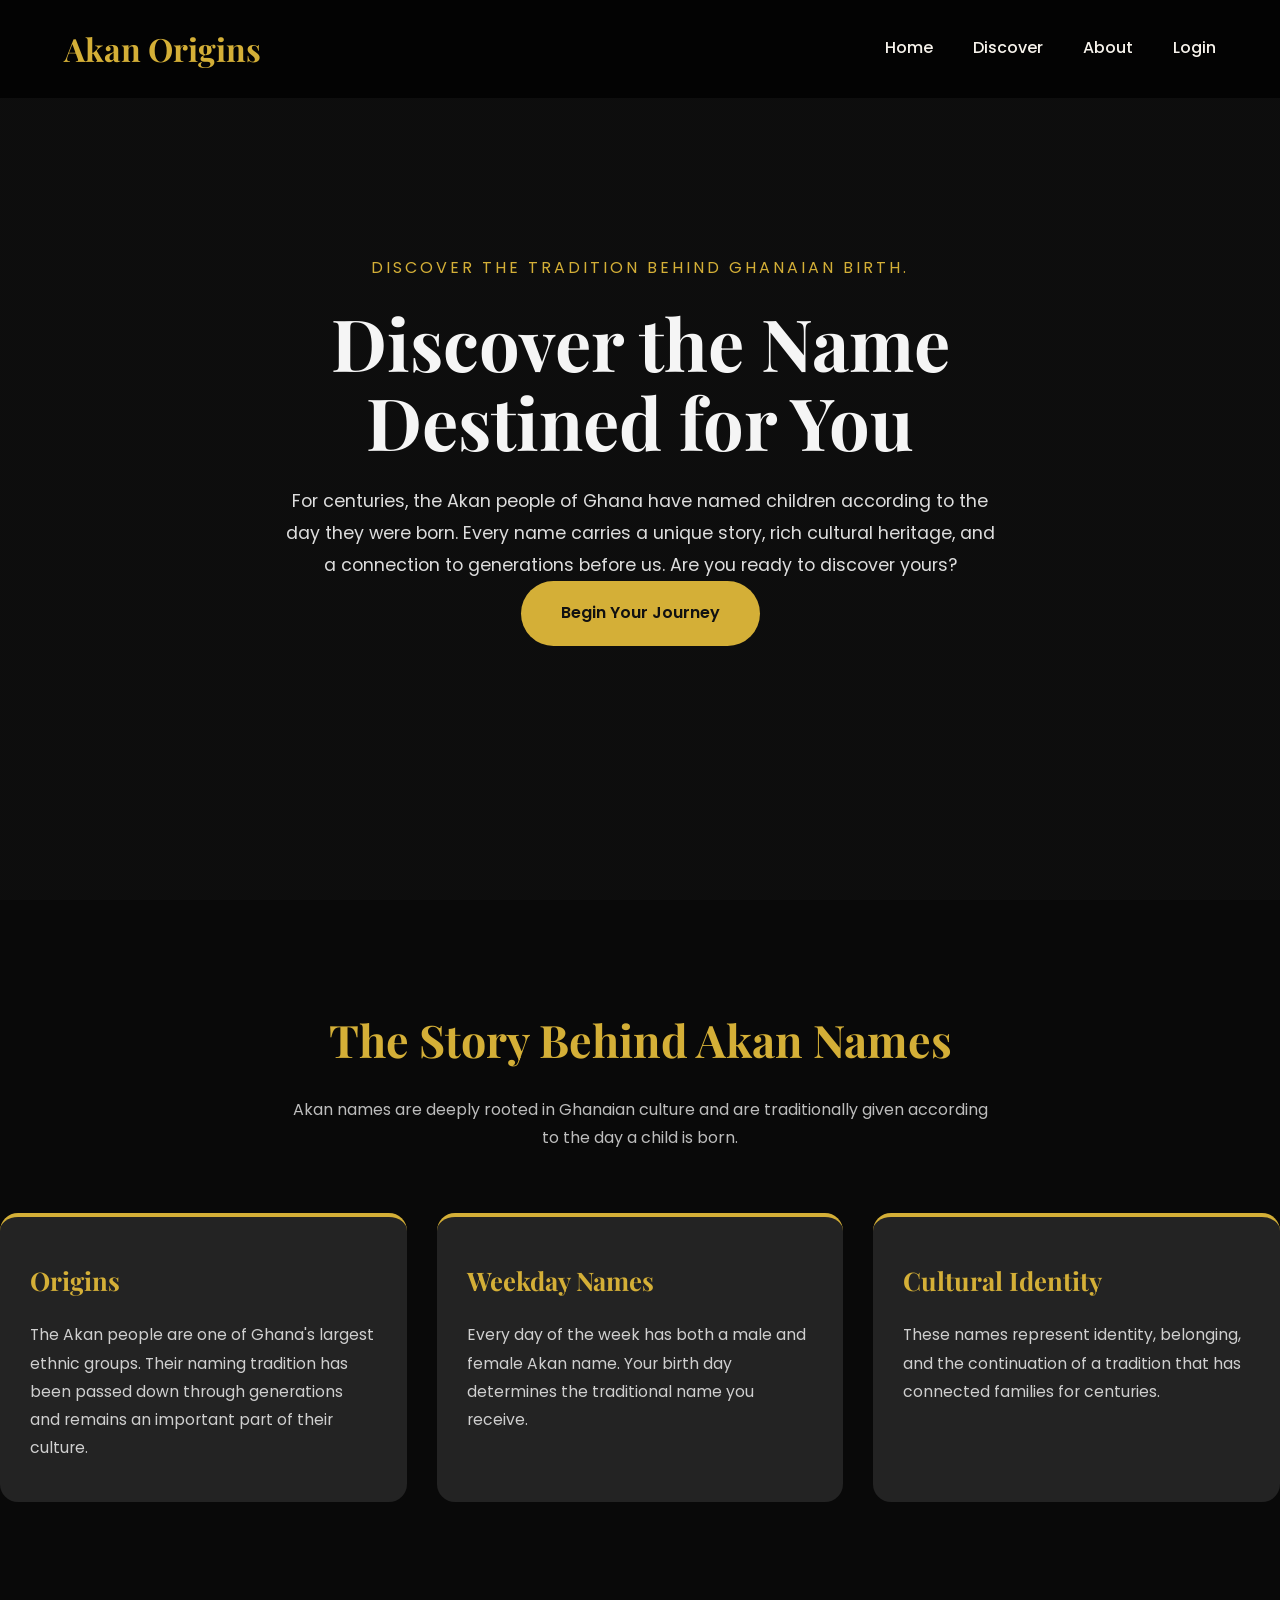
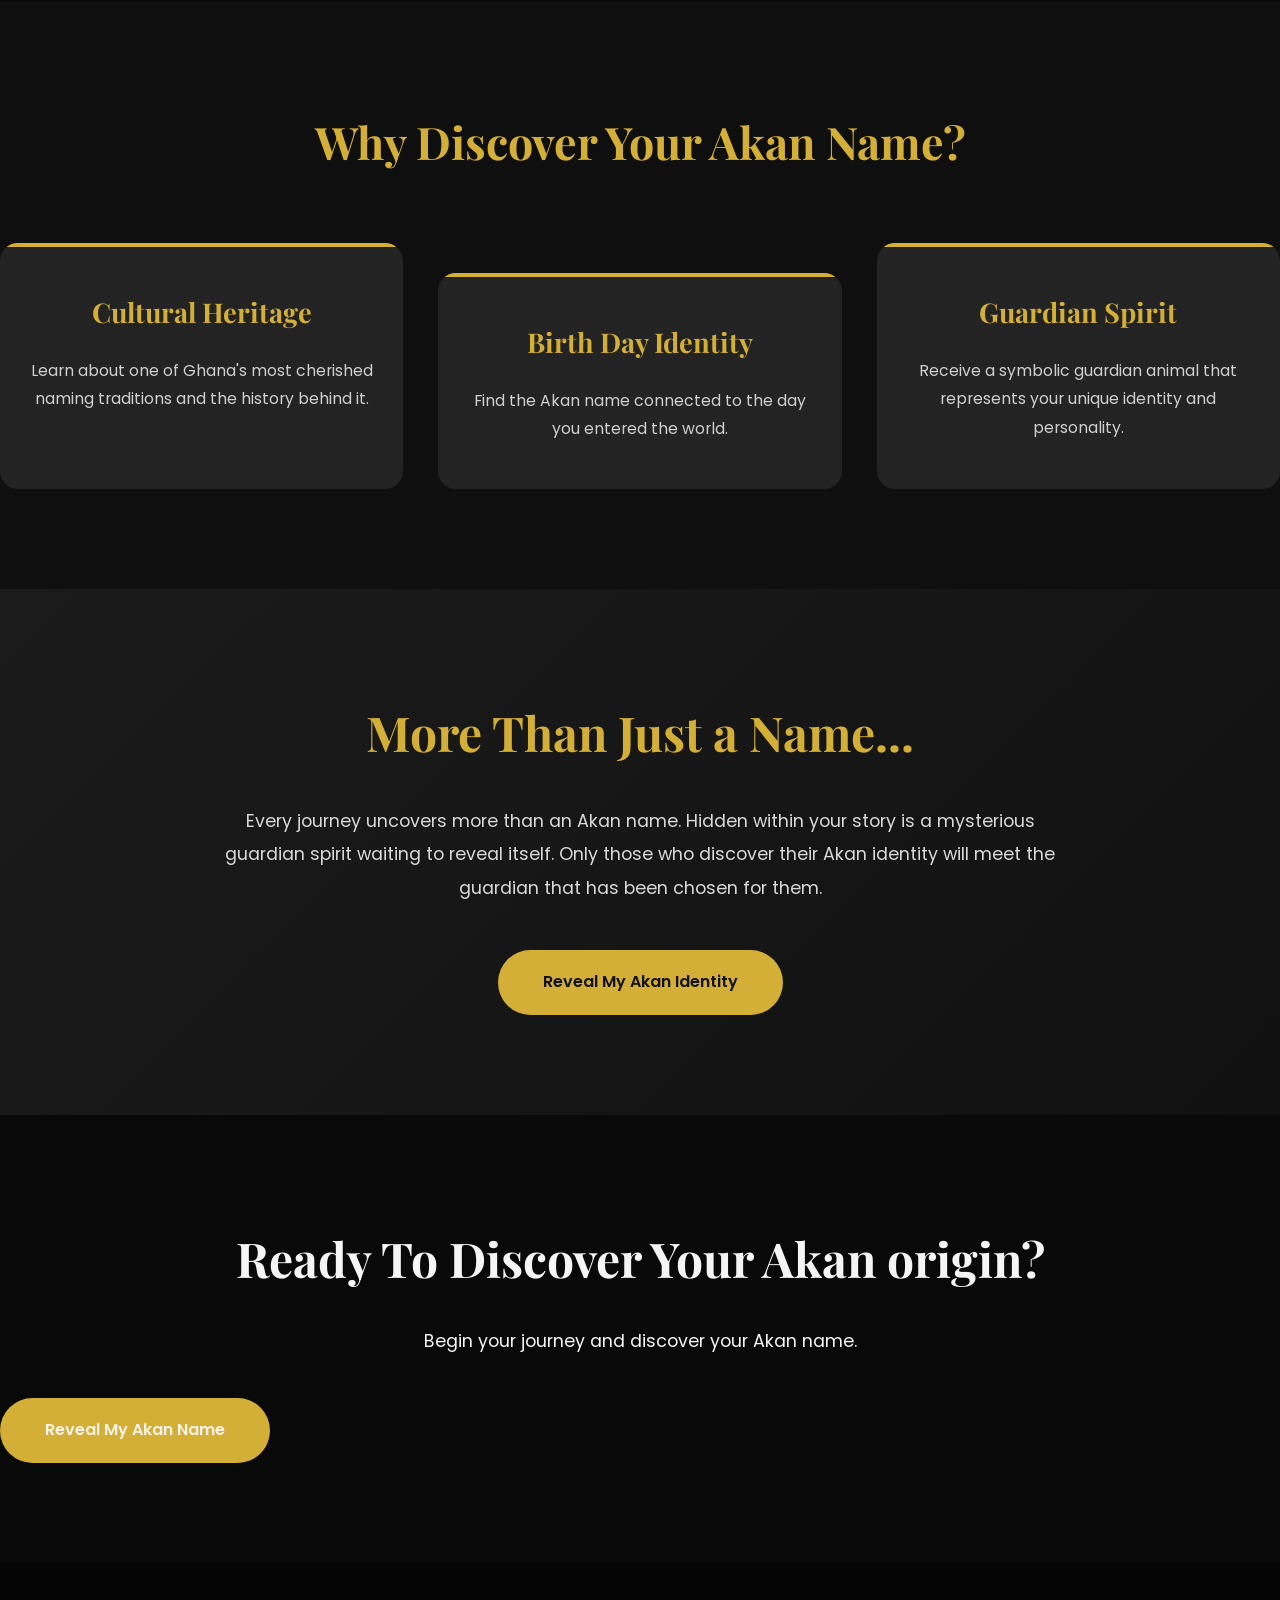
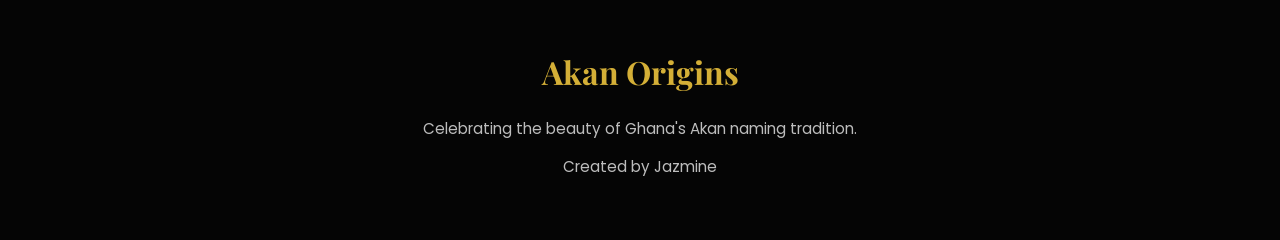
==== index.html @ 04879188 "remove how-it-works section" ====
<!DOCTYPE html>
<html lang="en">

<head>

    <meta charset="UTF-8">
    <meta name="viewport" content="width=device-width, initial-scale=1.0">

    <title>Akan Origins | Discover Your Akan Name</title>

    <!-- google fonts -->
    <link rel="preconnect" href="https://fonts.googleapis.com">

    <link rel="preconnect" href="https://fonts.gstatic.com" crossorigin>

    <link href="https://fonts.googleapis.com/css2?family=Playfair+Display:wght@400;500;600;700&family=Poppins:wght@300;400;500;600&display=swap" rel="stylesheet">

    <!-- external CSS -->
    <link rel="stylesheet" href="css/style.css">

</head>

<body>

    <!-- header -->

    <header>

        <nav>

            <div class="logo">
                <h2>Akan Origins</h2>
            </div>

            <ul>

                <li><a href="index.html">Home</a></li>

                <li><a href="discover.html">Discover</a></li>

                <li><a href="about.html">About</a></li>

                <li><a href="login.html">Login</a></li>

            </ul>

        </nav>

    </header>

    <!-- hero section -->

    <main>

        <section class="hero">

            <div class="hero-content">

                <p class="subtitle">
                    Discover the tradition behind Ghanaian birth.
                </p>

                <h1>
                    Discover the Name <br>
                    Destined for You
                </h1>

                <p class="hero-text">

                    For centuries, the Akan people of Ghana have named children
                    according to the day they were born. Every name carries a
                    unique story, rich cultural heritage, and a connection to
                    generations before us.

                    Are you ready to discover yours?

                </p>

                <a href="discover.html" class="hero-button">

                    Begin Your Journey

                </a>

            </div>

        </section>

        <!-- history section -->

         <section class="history">

            <div class="section-title">

                <h2>The Story Behind Akan Names</h2>

                <p>

                    Akan names are deeply rooted in Ghanaian culture and are
                    traditionally given according to the day a child is born.

                </p>

            </div>

            <div class="history-cards">

                <article class="card">

                    <h3>Origins</h3>

                    <p>

                        The Akan people are one of Ghana's largest ethnic groups.
                        Their naming tradition has been passed down through
                        generations and remains an important part of their culture.

                    </p>

                </article>

                <article class="card">

                    <h3>Weekday Names</h3>

                    <p>

                        Every day of the week has both a male and female Akan
                        name. Your birth day determines the traditional name
                        you receive.

                    </p>

                </article>

                <article class="card">

                    <h3>Cultural Identity</h3>

                    <p>

                        These names represent identity, belonging, and the
                        continuation of a tradition that has connected families
                        for centuries.

                    </p>

                </article>

            </div>

        </section>

        <!-- discover -->

        <section class="why-discover">

            <div class="section-title">

                <h2>Why Discover Your Akan Name?</h2>

            </div>

            <div class="reason-cards">

                <article class="reason-card">

                    <h3>Cultural Heritage</h3>

                    <p>

                        Learn about one of Ghana's most cherished naming
                        traditions and the history behind it.

                    </p>

                </article>

                <article class="reason-card">

                    <h3>Birth Day Identity</h3>

                    <p>

                        Find the Akan name connected to the day you entered
                        the world.

                    </p>

                </article>

                <article class="reason-card">

                    <h3>Guardian Spirit</h3>

                    <p>

                        Receive a symbolic guardian animal that represents
                        your unique identity and personality.

                    </p>

                </article>

            </div>

        </section>

        <!-- teaser section -->
        
        <section class="teaser">

             <div class="teaser-content">

                <h2>
                    More Than Just a Name...
                </h2>

                <p>

                    Every journey uncovers more than an Akan name.
                    Hidden within your story is a mysterious guardian
                    spirit waiting to reveal itself.

                    Only those who discover their Akan identity will
                    meet the guardian that has been chosen for them.

                </p>

                <a href="discover.html" class="teaser-button">

                    Reveal My Akan Identity

                </a>

            </div>

        </section>

 
        <!-- cta -->

        <section class="cta">

            <h2>

                Ready To Discover Your Akan origin?

            </h2>

            <p>

                Begin your journey and discover your Akan name.

            </p>

            <a href="discover.html" class="cta-button">

                Reveal My Akan Name

            </a>

        </section>

    </main>

    <!-- footer -->

    <footer>

        <h2>Akan Origins</h2>

        <p>

            Celebrating the beauty of Ghana's Akan naming tradition.

        </p>

        <p>

            Created by Jazmine

        </p>

    </footer>

</body>

</html>
---- css/style.css ----
/* RESET */

* {
    margin: 0;
    padding: 0;
    box-sizing: border-box;
}

html {
    scroll-behavior: smooth;
}

body {
    font-family: "Poppins", sans-serif;
    background-color: #0F0F0F;
    color: #F7F3EC;
    line-height: 1.7;
}

/* general style */

section {
    padding: 100px 10%;
}

h1,
h2,
h3 {
    font-family: "Playfair Display", serif;
}

a {
    text-decoration: none;
}

ul {
    list-style: none;
}

.section-title {
    text-align: center;
    margin-bottom: 60px;
}

.section-title h2 {
    font-size: 2.8rem;
    color: #D4AF37;
    margin-bottom: 15px;
}

.section-title p {
    color: #BDBDBD;
    max-width: 700px;
    margin: auto;
}

/* header */

header {
    position: fixed;
    width: 100%;
    top: 0;
    left: 0;
    z-index: 1000;

    background: rgba(15, 15, 15, 0.85);
    backdrop-filter: blur(10px);
}

/* nav */

nav {
    width: 90%;
    margin: auto;

    display: flex;
    justify-content: space-between;
    align-items: center;

    padding: 20px 0;
}

.logo h2 {
    color: #D4AF37;
    font-size: 2rem;
}

nav ul {
    display: flex;
    gap: 40px;
}

nav ul li a {
    color: #F7F3EC;
    font-weight: 500;
    transition: 0.3s;
}

nav ul li a:hover {
    color: #D4AF37;
}

/* hero section */

.hero {
    min-height: 100vh;
    display: flex;
    justify-content: center;
    align-items: center;
    text-align: center;
    background:
        linear-gradient(rgba(15,15,15,.75),
        rgba(15,15,15,.75)),
        url("../images/hero.jpg");

    background-size: cover;
    background-position: center;
    background-attachment: fixed;
}

.hero-content {
    max-width: 850px;
}

.subtitle {
    color: #D4AF37;
    letter-spacing: 3px;
    text-transform: uppercase;
    margin-bottom: 20px;
}

.hero h1 {
    font-size: 4.8rem;
    line-height: 1.1;
    margin-bottom: 30px;
}

.hero-text {
    color: #D8D8D8;
    font-size: 1.1rem;
    margin-bottom: 45px;
}

.hero-button {
    display: inline-block;
    background: #D4AF37;
    color: #111;
    padding: 18px 40px;
    border-radius: 50px;
    font-weight: 600;
    transition: 0.3s;

}

.hero-button:hover {
    transform: translateY(-5px);
    background: #E4C76A;
    box-shadow: 0 12px 30px rgba(212,175,55,.35);
}

/* history section */

.history {
    background-color: #181818;
}

.history-cards {
    display: grid;
    grid-template-columns: repeat(auto-fit, minmax(280px, 1fr));
    gap: 30px;
}

.card {
    background: #232323;
    padding: 40px 30px;
    border-radius: 18px;
    border-top: 4px solid #D4AF37;
    transition: 0.35s ease;
}

.card:hover {
    transform: translateY(-10px);
    box-shadow: 0 20px 40px rgba(0,0,0,.35);
}

.card h3 {
    color: #D4AF37;
    font-size: 1.6rem;
    margin-bottom: 18px;
}

.card p {
    color: #CFCFCF;
    font-size: .98rem;
}

/* discover */

.why-discover {
    background-color: #0F0F0F;
}

.reason-cards {
    display: grid;
    grid-template-columns: repeat(auto-fit, minmax(270px, 1fr));
    gap: 35px;
}

.reason-card {
    background: #232323;
    border-radius: 18px;
    padding: 45px 30px;
    text-align: center;
    transition: .35s ease;
    position: relative;
    overflow: hidden;
}

/* Gold accent line */

.reason-card::before {
    content: "";
    position: absolute;
    top: 0;
    left: 0;
    width: 100%;
    height: 4px;
    background: #D4AF37;

}

.reason-card:hover {
    transform: translateY(-10px);
    box-shadow: 0 20px 40px rgba(0,0,0,.35);
}

.reason-card:nth-child(2) {
    margin-top: 30px;
}

.reason-card h3 {
    color: #D4AF37;
    font-size: 1.7rem;
    margin-bottom: 20px;

}

.reason-card p {
    color: #D0D0D0;
    font-size: .98rem;
}

/* how it works */

.how-it-works {
    background-color: #181818;
}

.steps {
    display: flex;
    justify-content: space-between;
    gap: 25px;
    flex-wrap: wrap;
    margin-top: 60px;
}

.step {
    flex: 1;
    min-width: 220px;
    background: #232323;
    padding: 35px 25px;
    border-radius: 18px;
    text-align: center;
    transition: 0.35s ease;
    border-bottom: 4px solid #D4AF37;
}

.step:hover {
    transform: translateY(-10px);
    box-shadow: 0 20px 40px rgba(0,0,0,.35);
}

.step span {
    display: inline-flex;
    justify-content: center;
    align-items: center;
    width: 60px;
    height: 60px;
    border-radius: 50%;
    background: #D4AF37;
    color: #111;
    font-weight: bold;
    font-size: 1.2rem;
    margin-bottom: 20px;
}

.step h3 {
    color: #D4AF37;
    font-size: 1.4rem;
    margin-bottom: 15px;
}

.step p {
    color: #D0D0D0;
    font-size: .95rem;
}

/* teaser section */

.teaser {
    background: linear-gradient(
        135deg,
        #1B1B1B,
        #111111
    );
    text-align: center;
}

.teaser-content {
    max-width: 850px;
    margin: auto;
}

.teaser h2 {
    font-size: 3rem;
    color: #D4AF37;
    margin-bottom: 30px;
}

.teaser p {
    color: #D8D8D8;
    font-size: 1.1rem;
    margin-bottom: 45px;
    line-height: 1.9;
}

.teaser-button {
    display: inline-block;
    background: #D4AF37;
    color: #111;
    padding: 18px 45px;
    border-radius: 50px;
    font-weight: 600;
    transition: .3s;
}

.teaser-button:hover {
    background: #E4C76A;
    transform: translateY(-5px);
    box-shadow: 0 12px 30px rgba(212,175,55,.35);
}

/* cta */

cta {
    background: linear-gradient(135deg, #D4AF37, #B68B21);
    text-align: center;
    color: #111;
}

.cta h2 {
    font-size: 3rem;
    margin-bottom: 25px;
    text-align: center;
}

.cta p {
    font-size: 1.1rem;
    max-width: 650px;
    margin: auto auto 40px;
    text-align: center;
}

.cta-button {
    display: inline-block;
    background: #D4AF37;
    color: #F7F3EC;
    padding: 18px 45px;
    border-radius: 50px;
    font-weight: 600;
    transition: .3s;
    justify-content: center;
}

.cta-button:hover {
    background: #232323;
    transform: translateY(-5px);
    box-shadow: 0 12px 25px rgba(0,0,0,.35);
}

/* footer */

footer {
    background: #090909;
    text-align: center;
    padding: 50px 10%;
}

footer h2 {
    color: #D4AF37;
    font-size: 2rem;
    margin-bottom: 15px;
}

footer p {
    color: #BDBDBD;
    margin-bottom: 10px;
    font-size: .95rem;
}

/* custom scroll bar */

::-webkit-scrollbar {

    width: 10px;

}

::-webkit-scrollbar-track {

    background: #111;

}

::-webkit-scrollbar-thumb {

    background: #D4AF37;

    border-radius: 20px;

}

::-webkit-scrollbar-thumb:hover {

    background: #E4C76A;

}

/* google fonts */

@import url('https://fonts.googleapis.com/css2?family=Playfair+Display:wght@400;500;600;700;800&family=Poppins:wght@300;400;500;600;700&display=swap');

/* reset */

*{
    margin:0;
    padding:0;
    box-sizing:border-box;
}

html{
    scroll-behavior:smooth;
}

body{
    font-family:'Poppins',sans-serif;
    background:#090909;
    color:#f5f5f5;
    line-height:1.8;
    overflow-x:hidden;
}

img{
    width:100%;
    display:block;
}

a{
    text-decoration:none;
    color:inherit;
}

ul{
    list-style:none;
}

.container{
    width:90%;
    max-width:1200px;
    margin:auto;
}

section{
    padding:100px 0;
}

/* reusable styles */

.small-title{
    display:inline-block;
    color:#D4AF37;
    font-size:.85rem;
    font-weight:600;
    letter-spacing:3px;
    margin-bottom:15px;
    text-transform:uppercase;
}

.section-heading{
    text-align:center;
    max-width:800px;
    margin:0 auto 70px;
}

.section-heading h2{
    font-family:'Playfair Display',serif;
    font-size:3rem;
    margin-bottom:20px;
    color:#fff;
}

.section-heading p{
    color:#c5c5c5;
    font-size:1rem;
}

/* nav */

header{
    position:fixed;
    width:100%;
    top:0;
    left:0;
    z-index:1000;
    background:rgba(0,0,0,.75);
    backdrop-filter:blur(12px);
}

.navbar{
    width:90%;
    max-width:1300px;
    margin:auto;
    display:flex;
    justify-content:space-between;
    align-items:center;
    padding:20px 0;
}

.logo{
    font-family:'Playfair Display',serif;
    font-size:2rem;
    font-weight:700;
    color:white;
}

.logo .gold{
    color:#D4AF37;
}

.nav-links{
    display:flex;
    gap:35px;
}

.nav-links a{
    color:#f5f5f5;
    transition:.3s;
    font-weight:500;
}

.nav-links a:hover,
.nav-links .active{
    color:#D4AF37;
}

/* hero section */

.about-hero{
    height:100vh;
    background:
        linear-gradient(rgba(0,0,0,.65),rgba(0,0,0,.75)),
        url("../images/about-hero.jpg") center/cover no-repeat;
    display:flex;
    justify-content:center;
    align-items:center;
    text-align:center;
    position:relative;
}

.overlay{
    position:absolute;
    inset:0;
    background:rgba(0,0,0,.35);
}

.hero-content{
    position:relative;
    z-index:2;
    width:90%;
    max-width:900px;
}

.section-tag{
    color:#D4AF37;
    text-transform:uppercase;
    letter-spacing:4px;
    font-size:.9rem;
    margin-bottom:20px;
}

.hero-content h1{
    font-family:'Playfair Display',serif;
    font-size:4.5rem;
    line-height:1.1;
    margin-bottom:25px;
}

.hero-text{
    color:#dddddd;
    max-width:720px;
    margin:auto;
    font-size:1.1rem;
}

/* intro */

.intro{
    background:#111111;
}

.intro .container{
    display:grid;
    grid-template-columns:1fr 1fr;
    gap:70px;
    align-items:center;
}

.intro-image{
    overflow:hidden;
    border-radius:18px;
    box-shadow:0 20px 50px rgba(0,0,0,.45);
}

.intro-image img{
    transition:.6s;
}

.intro-image:hover img{
    transform:scale(1.08);
}

.intro-text h2{
    font-family:'Playfair Display',serif;
    font-size:3rem;
    margin-bottom:25px;
}

.intro-text p{
    margin-bottom:20px;
    color:#c9c9c9;
}

/* history */

.history{
    background:#090909;
}

.history .container{
    display:grid;
    grid-template-columns:1fr 1fr;
    gap:70px;
    align-items:center;
}

.history-left h2{
    font-family:'Playfair Display',serif;
    font-size:3rem;
    margin-bottom:25px;
}

.history-left p{
    margin-bottom:20px;
    color:#cfcfcf;
}

.history-right{
    overflow:hidden;
    border-radius:18px;
    box-shadow:0 20px 45px rgba(0,0,0,.45);
}

.history-right img{
    transition:.6s;
}

.history-right:hover img{
    transform:scale(1.08);
}

/* days of the week */

.days{
    background:#111111;
}

.days-grid{
    width:90%;
    max-width:1200px;
    margin:60px auto 0;
    display:grid;
    grid-template-columns:repeat(auto-fit,minmax(250px,1fr));
    gap:30px;
}

.day-card{
    background:#181818;
    padding:35px 30px;
    border:1px solid rgba(212,175,55,.15);
    border-radius:18px;
    text-align:center;
    transition:.35s ease;
}

.day-card:hover{
    transform:translateY(-10px);
    border-color:#D4AF37;
    box-shadow:0 15px 35px rgba(212,175,55,.18);
}

.day-card h3{
    font-family:'Playfair Display',serif;
    font-size:1.8rem;
    color:#D4AF37;
    margin-bottom:20px;
}

.day-card p{
    color:#d6d6d6;
    margin:10px 0;
}

.day-card strong{
    color:#ffffff;
}

/* symbolism */

.personality{
    background:#090909;
}

.traits-grid{
    width:90%;
    max-width:1200px;
    margin:60px auto 0;
    display:grid;
    grid-template-columns:repeat(auto-fit,minmax(250px,1fr));
    gap:30px;
}

.trait-card{
    background:#141414;
    padding:45px 30px;
    border-radius:18px;
    text-align:center;
    transition:.35s;
    border:1px solid rgba(255,255,255,.06);
}

.trait-card:hover{
    transform:translateY(-10px);
    border-color:#D4AF37;
    box-shadow:0 18px 40px rgba(212,175,55,.15);
}

.trait-card i{
    font-size:2.8rem;
    color:#D4AF37;
    margin-bottom:25px;
}

.trait-card h3{
    font-family:'Playfair Display',serif;
    font-size:1.7rem;
    margin-bottom:15px;
}

.trait-card p{
    color:#cfcfcf;
    font-size:.97rem;
}

/* spirit animals */

.guardian{
    background:#111111;
}

.guardian .container{
    display:grid;
    grid-template-columns:1fr 1fr;
    gap:70px;
    align-items:center;
}

.guardian-text h2{
    font-family:'Playfair Display',serif;
    font-size:3rem;
    margin-bottom:25px;
}

.guardian-text p{
    color:#d2d2d2;
    margin-bottom:20px;
}

.guardian-image{
    overflow:hidden;
    border-radius:20px;
    box-shadow:0 20px 45px rgba(0,0,0,.45);
}

.guardian-image img{
    transition:.6s ease;
}

.guardian-image:hover img{
    transform:scale(1.08);
}

/* fun facts */

.facts{
    background:#090909;
}

.facts-grid{
    width:90%;
    max-width:1200px;
    margin:60px auto 0;
    display:grid;
    grid-template-columns:repeat(auto-fit,minmax(260px,1fr));
    gap:30px;
}

.fact-card{
    background:#151515;
    padding:40px 30px;
    border-radius:18px;
    border:1px solid rgba(212,175,55,.15);
    transition:.35s ease;
    position:relative;
    overflow:hidden;
}

.fact-card:hover{
    transform:translateY(-10px);
    border-color:#D4AF37;
    box-shadow:0 18px 40px rgba(212,175,55,.15);
}

.fact-card span{
    display:block;
    font-size:3rem;
    font-weight:700;
    color:#D4AF37;
    margin-bottom:20px;
    font-family:'Playfair Display',serif;
}

.fact-card p{
    color:#d2d2d2;
}

/* cta */

.about-cta{
    background:linear-gradient(rgba(0,0,0,.85),rgba(0,0,0,.85)),
    url("../images/cta-bg.jpg") center/cover no-repeat;
    text-align:center;
    padding:120px 20px;
}

.about-cta h2{
    font-family:'Playfair Display',serif;
    font-size:3.2rem;
    margin-bottom:20px;
}

.about-cta p{
    max-width:700px;
    margin:0 auto 40px;
    color:#d4d4d4;
}

.cta-btn{
    display:inline-block;
    padding:16px 40px;
    background:#D4AF37;
    color:#111;
    font-weight:600;
    border-radius:50px;
    transition:.3s ease;
}

.cta-btn:hover{
    background:#f2d16b;
    transform:translateY(-5px);
}

/* footer */

footer{
    background:#050505;
    padding-top:80px;
}

.footer-content{
    width:90%;
    max-width:1200px;
    margin:auto;
    display:grid;
    grid-template-columns:2fr 1fr 1fr;
    gap:60px;
    padding-bottom:60px;
}

.footer-logo h2{
    font-family:'Playfair Display',serif;
    font-size:2rem;
    margin-bottom:20px;
}

.footer-logo span{
    color:#D4AF37;
}

.footer-logo p{
    color:#bdbdbd;
}

.footer-links h3,
.footer-social h3{
    margin-bottom:20px;
    color:#D4AF37;
    font-size:1.2rem;
}

.footer-links{
    display:flex;
    flex-direction:column;
}

.footer-links a{
    margin-bottom:12px;
    color:#cfcfcf;
    transition:.3s;
}

.footer-links a:hover{
    color:#D4AF37;
    padding-left:8px;
}

.footer-social a{
    display:inline-flex;
    justify-content:center;
    align-items:center;
    width:45px;
    height:45px;
    margin-right:12px;
    background:#181818;
    border-radius:50%;
    color:#D4AF37;
    transition:.3s ease;
}

.footer-social a:hover{
    background:#D4AF37;
    color:#111;
    transform:translateY(-5px);
}

.footer-bottom{
    text-align:center;
    border-top:1px solid rgba(255,255,255,.08);
    padding:25px 0;
    color:#9e9e9e;
    font-size:.95rem;
}
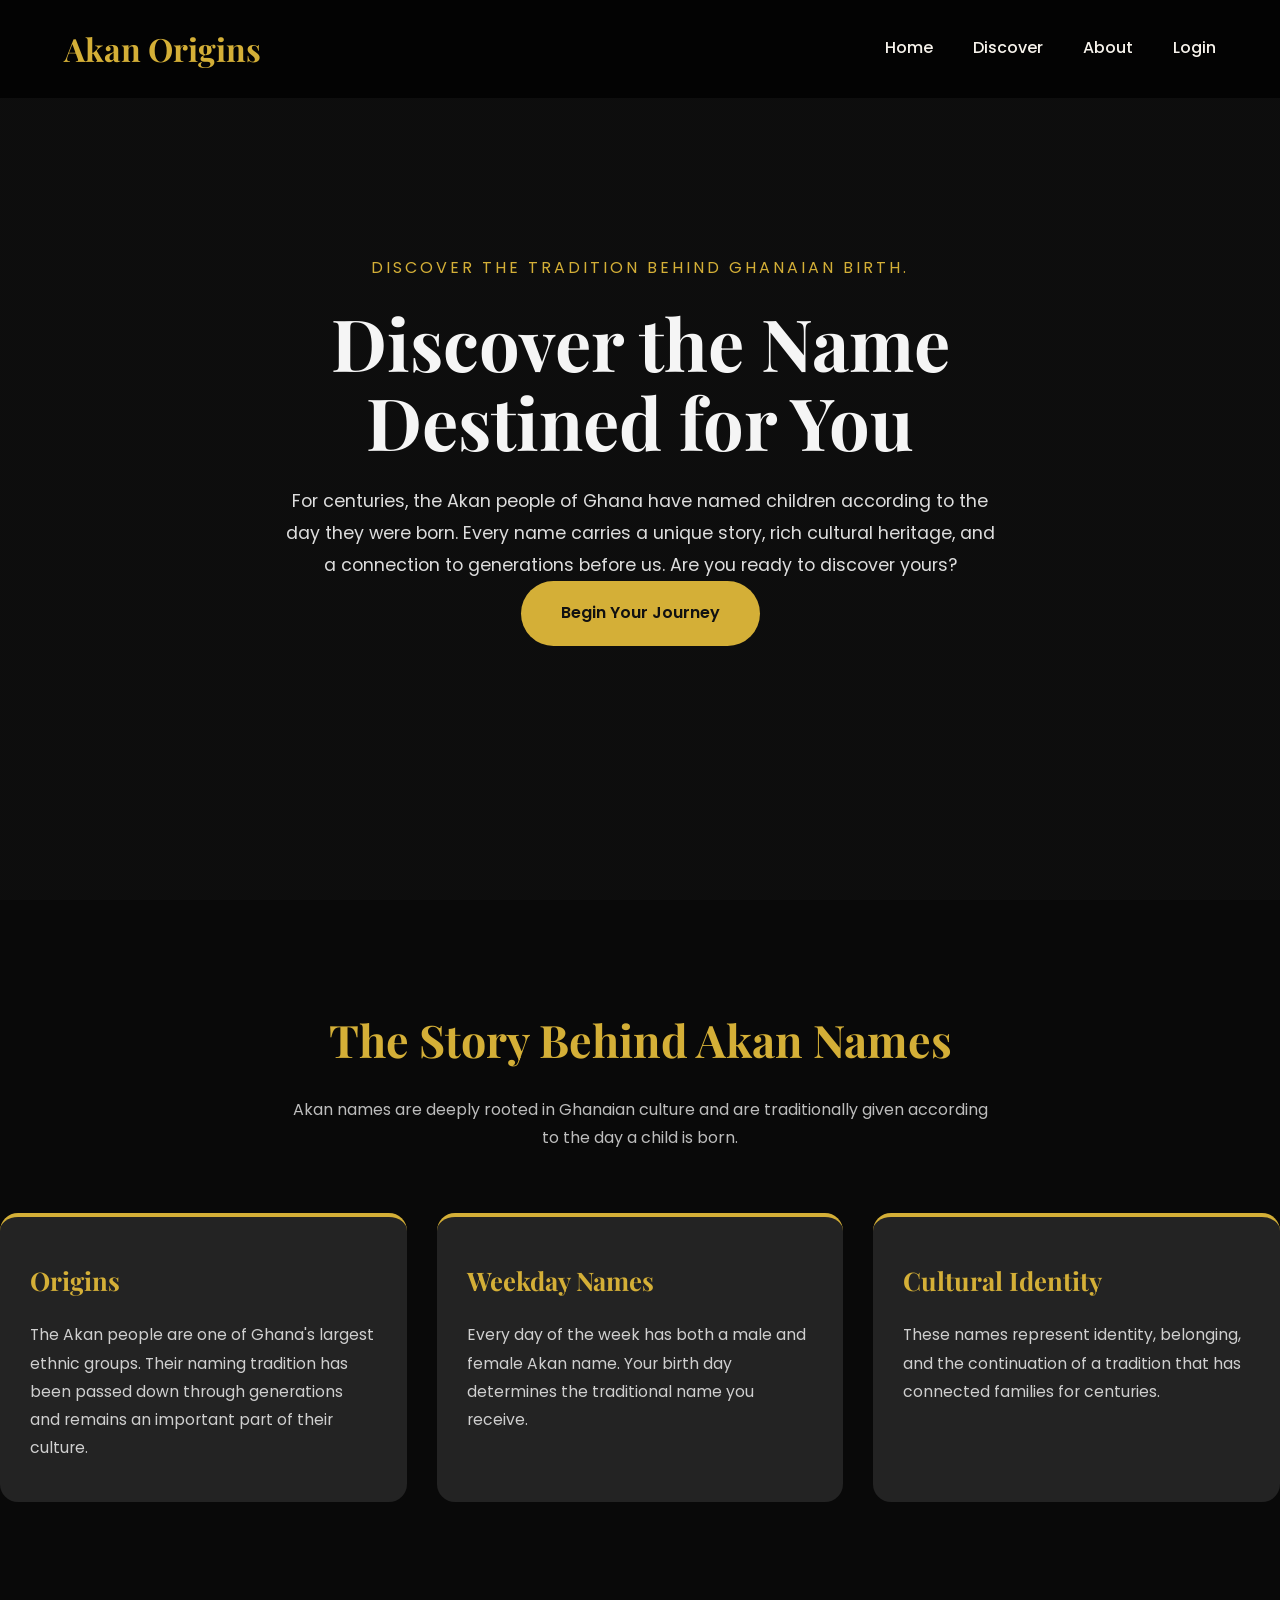
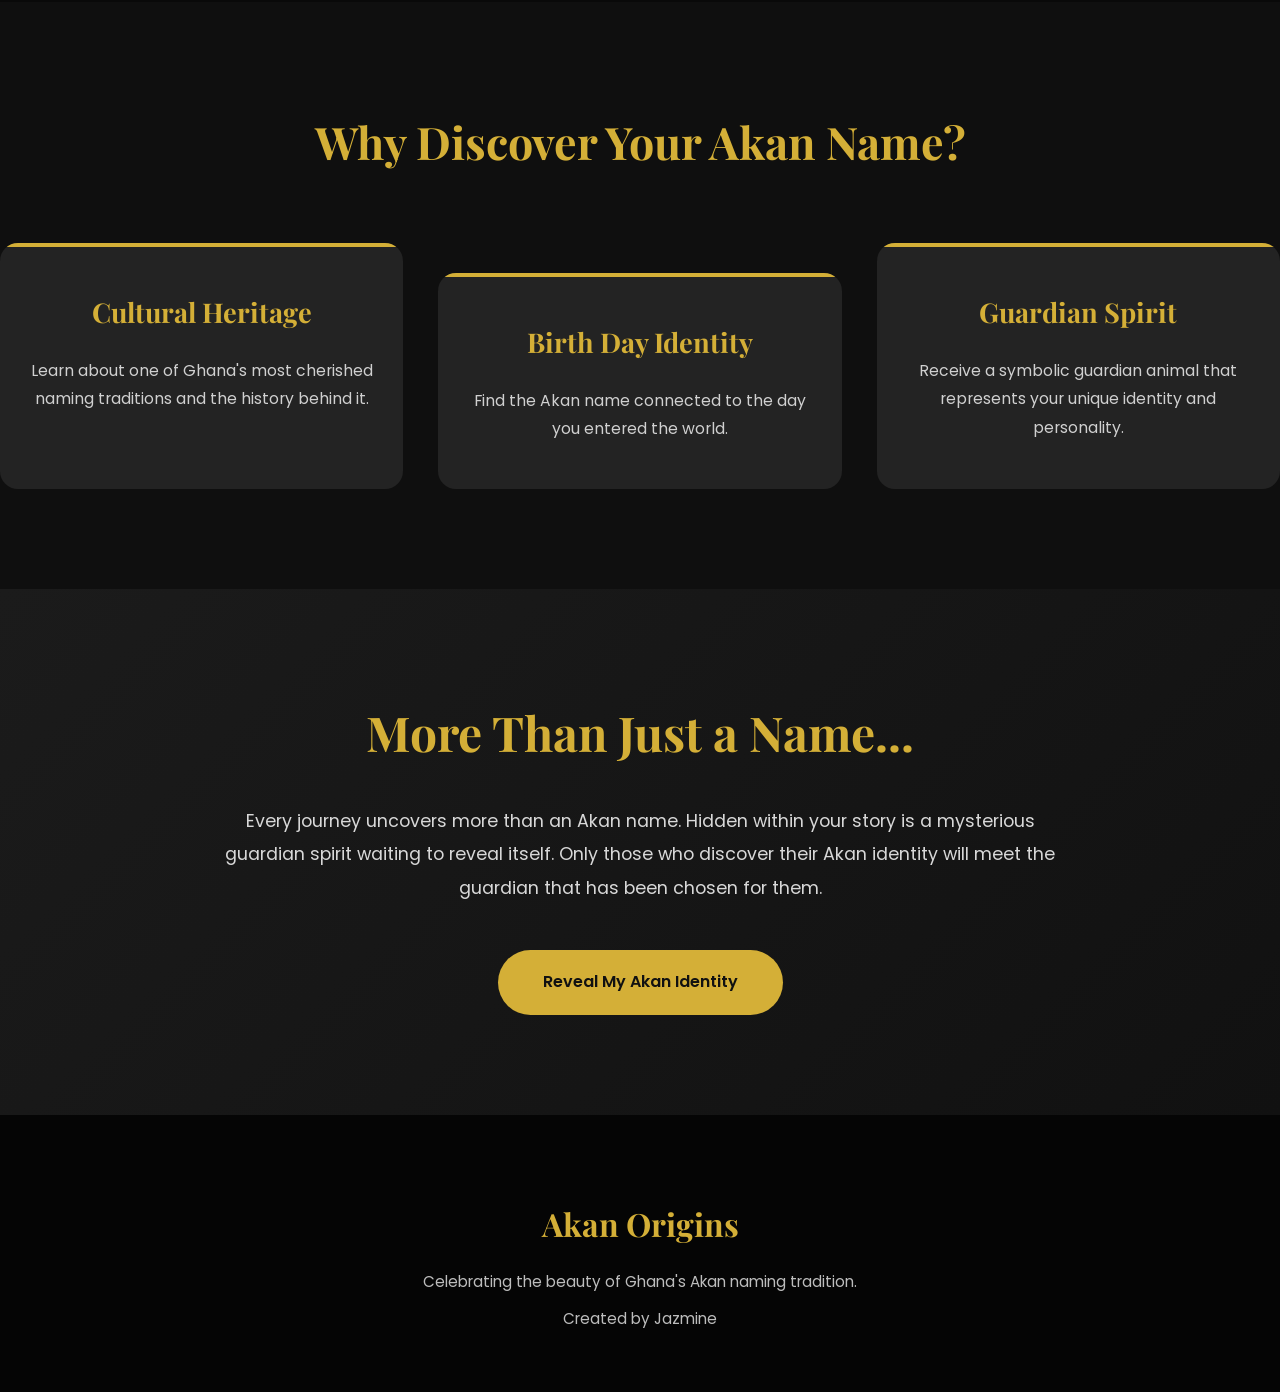
==== commit 9ecb0390: "remove cta" ====
--- a/index.html
+++ b/index.html
@@ -237,31 +237,6 @@
 
         </section>
 
- 
-        <!-- cta -->
-
-        <section class="cta">
-
-            <h2>
-
-                Ready To Discover Your Akan origin?
-
-            </h2>
-
-            <p>
-
-                Begin your journey and discover your Akan name.
-
-            </p>
-
-            <a href="discover.html" class="cta-button">
-
-                Reveal My Akan Name
-
-            </a>
-
-        </section>
-
     </main>
 
     <!-- footer -->
--- a/css/style.css
+++ b/css/style.css
@@ -250,61 +250,6 @@
     font-size: .98rem;
 }
 
-/* how it works */
-
-.how-it-works {
-    background-color: #181818;
-}
-
-.steps {
-    display: flex;
-    justify-content: space-between;
-    gap: 25px;
-    flex-wrap: wrap;
-    margin-top: 60px;
-}
-
-.step {
-    flex: 1;
-    min-width: 220px;
-    background: #232323;
-    padding: 35px 25px;
-    border-radius: 18px;
-    text-align: center;
-    transition: 0.35s ease;
-    border-bottom: 4px solid #D4AF37;
-}
-
-.step:hover {
-    transform: translateY(-10px);
-    box-shadow: 0 20px 40px rgba(0,0,0,.35);
-}
-
-.step span {
-    display: inline-flex;
-    justify-content: center;
-    align-items: center;
-    width: 60px;
-    height: 60px;
-    border-radius: 50%;
-    background: #D4AF37;
-    color: #111;
-    font-weight: bold;
-    font-size: 1.2rem;
-    margin-bottom: 20px;
-}
-
-.step h3 {
-    color: #D4AF37;
-    font-size: 1.4rem;
-    margin-bottom: 15px;
-}
-
-.step p {
-    color: #D0D0D0;
-    font-size: .95rem;
-}
-
 /* teaser section */
 
 .teaser {
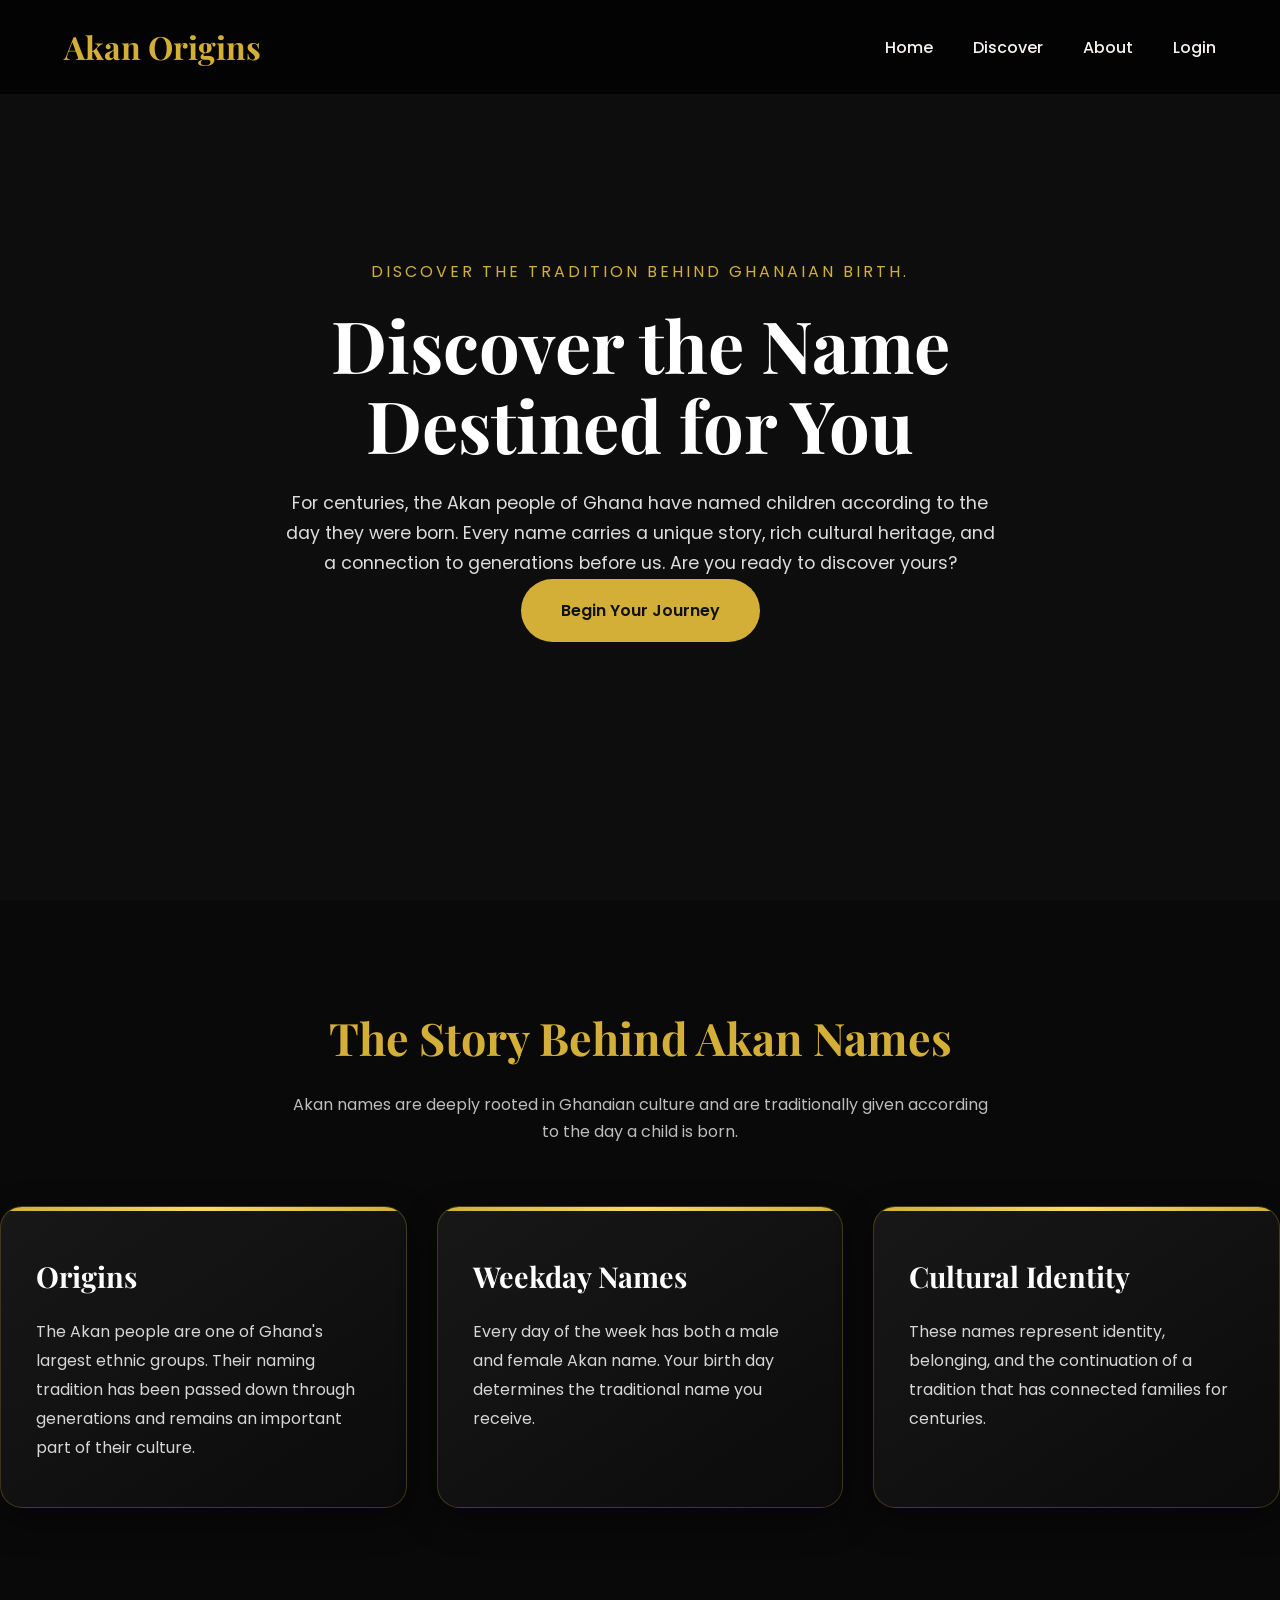
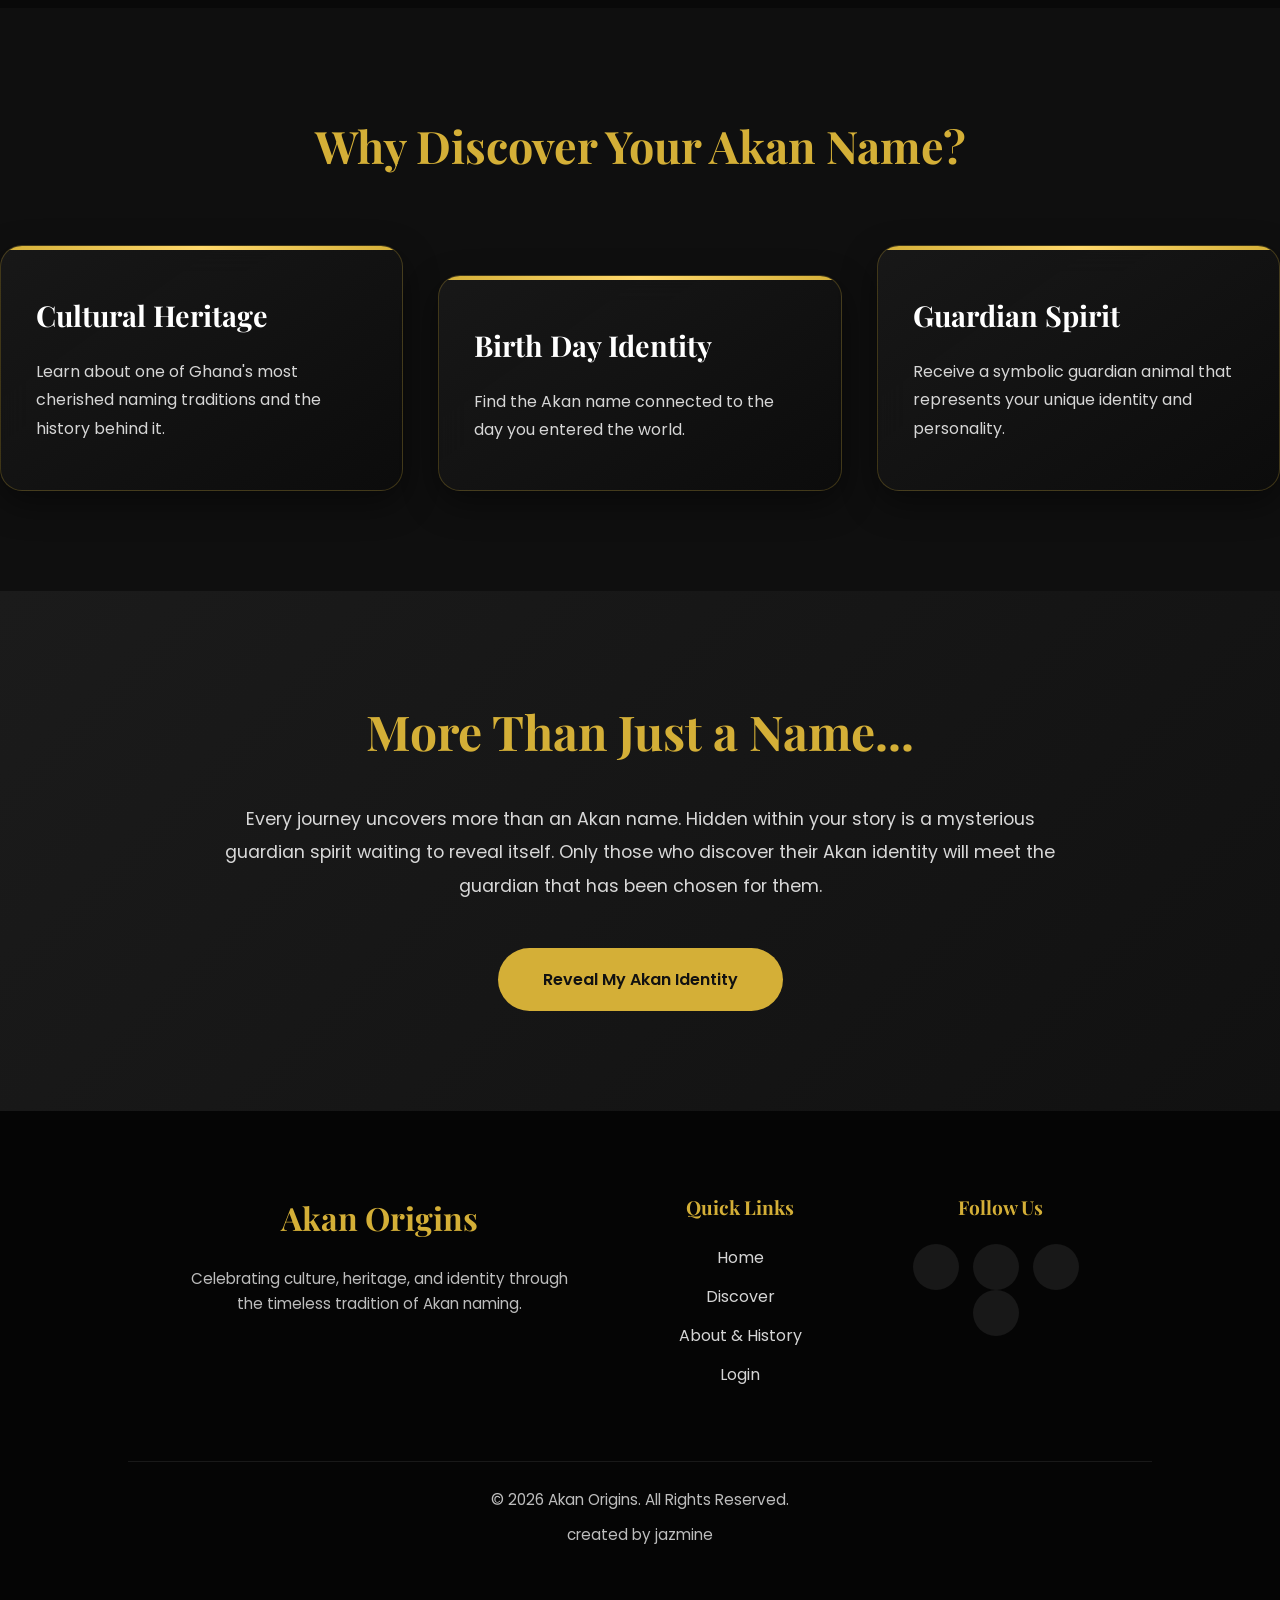
==== commit 65b27cf7: "change home-page footer" ====
--- a/index.html
+++ b/index.html
@@ -241,23 +241,53 @@
 
     <!-- footer -->
 
-    <footer>
-
-        <h2>Akan Origins</h2>
-
+   <footer>
+
+    <div class="footer-content">
+
+        <div class="footer-logo">
+            <h2><span>Akan</span> Origins</h2>
+            <p>
+                Celebrating culture, heritage, and identity through the
+                timeless tradition of Akan naming.
+            </p>
+        </div>
+
+        <div class="footer-links">
+
+            <h3>Quick Links</h3>
+
+            <a href="index.html">Home</a>
+            <a href="discover.html">Discover</a>
+            <a href="about.html">About & History</a>
+            <a href="login.html">Login</a>
+
+        </div>
+
+        <div class="footer-social">
+
+            <h3>Follow Us</h3>
+
+            <a href="#"><i class="fab fa-facebook-f"></i></a>
+            <a href="#"><i class="fab fa-instagram"></i></a>
+            <a href="#"><i class="fab fa-x-twitter"></i></a>
+            <a href="#"><i class="fab fa-github"></i></a>
+
+        </div>
+
+    </div>
+
+    <div class="footer-bottom">
         <p>
-
-            Celebrating the beauty of Ghana's Akan naming tradition.
-
+            © 2026 Akan Origins. All Rights Reserved.
         </p>
 
         <p>
-
-            Created by Jazmine
-
+            created by jazmine
         </p>
-
-    </footer>
+    </div>
+
+</footer>
 
 </body>
 
--- a/css/style.css
+++ b/css/style.css
@@ -171,27 +171,73 @@
 }
 
 .card {
-    background: #232323;
-    padding: 40px 30px;
-    border-radius: 18px;
-    border-top: 4px solid #D4AF37;
-    transition: 0.35s ease;
-}
+    position:relative;
+    overflow:hidden;
+    background:linear-gradient(
+        145deg,
+        rgba(25,25,25,.95),
+        rgba(12,12,12,.9)
+    );
+    backdrop-filter:blur(15px);
+    border:1px solid rgba(212,175,55,.25);
+    border-radius:22px;
+    padding:45px 35px;
+    transition:.45s ease;
+    box-shadow:
+        0 12px 35px rgba(0,0,0,.45);
+}
+
 
 .card:hover {
-    transform: translateY(-10px);
-    box-shadow: 0 20px 40px rgba(0,0,0,.35);
+    transform:
+        translateY(-12px);
+
+    border-color:#D4AF37;
+    box-shadow:
+        0 0 25px rgba(212,175,55,.15),
+        0 20px 45px rgba(0,0,0,.55);
+}
+
+.card:hover::after {
+    content:"";
+    position:absolute;
+    inset:0;
+    background:
+    radial-gradient(
+        circle at top,
+        rgba(212,175,55,.08),
+        transparent 70%
+    );
+    pointer-events:none;
 }
 
 .card h3 {
-    color: #D4AF37;
-    font-size: 1.6rem;
-    margin-bottom: 18px;
+    font-family:'Playfair Display',serif;
+    font-size:1.8rem;
+    margin-bottom:18px;
+    color:#ffffff;
+
 }
 
 .card p {
-    color: #CFCFCF;
-    font-size: .98rem;
+    color:#d6d6d6;
+    line-height:1.8;
+
+}
+
+.card::before {
+    content:"";
+    position:absolute;
+    left:0;
+    top:0;
+    width:100%;
+    height:4px;
+    background:linear-gradient(
+        90deg,
+        #D4AF37,
+        #FFD86B,
+        #D4AF37
+    );
 }
 
 /* discover */
@@ -207,47 +253,78 @@
 }
 
 .reason-card {
-    background: #232323;
-    border-radius: 18px;
-    padding: 45px 30px;
-    text-align: center;
-    transition: .35s ease;
-    position: relative;
-    overflow: hidden;
+    position:relative;
+    overflow:hidden;
+    background:linear-gradient(
+        145deg,
+        rgba(25,25,25,.95),
+        rgba(12,12,12,.9)
+    );
+    backdrop-filter:blur(15px);
+    border:1px solid rgba(212,175,55,.25);
+    border-radius:22px;
+    padding:45px 35px;
+    transition:.45s ease;
+    box-shadow:
+        0 12px 35px rgba(0,0,0,.45);
 }
 
 /* Gold accent line */
 
 .reason-card::before {
-    content: "";
-    position: absolute;
-    top: 0;
-    left: 0;
-    width: 100%;
-    height: 4px;
-    background: #D4AF37;
-
+     content:"";
+    position:absolute;
+    left:0;
+    top:0;
+    width:100%;
+    height:4px;
+    background:linear-gradient(
+        90deg,
+        #D4AF37,
+        #FFD86B,
+        #D4AF37
+    );
 }
 
 .reason-card:hover {
-    transform: translateY(-10px);
-    box-shadow: 0 20px 40px rgba(0,0,0,.35);
-}
+    transform:
+        translateY(-12px);
+
+    border-color:#D4AF37;
+    box-shadow:
+        0 0 25px rgba(212,175,55,.15),
+        0 20px 45px rgba(0,0,0,.55);
+}
+
+.reason-card:hover::after {
+    content:"";
+    position:absolute;
+    inset:0;
+    background:
+    radial-gradient(
+        circle at top,
+        rgba(212,175,55,.08),
+        transparent 70%
+    );
+    pointer-events:none;
+}
+
 
 .reason-card:nth-child(2) {
     margin-top: 30px;
 }
 
 .reason-card h3 {
-    color: #D4AF37;
-    font-size: 1.7rem;
-    margin-bottom: 20px;
+   font-family:'Playfair Display',serif;
+    font-size:1.8rem;
+    margin-bottom:18px;
+    color:#ffffff;
 
 }
 
 .reason-card p {
-    color: #D0D0D0;
-    font-size: .98rem;
+    color:#d6d6d6;
+    line-height:1.8;
 }
 
 /* teaser section */
@@ -293,44 +370,6 @@
     background: #E4C76A;
     transform: translateY(-5px);
     box-shadow: 0 12px 30px rgba(212,175,55,.35);
-}
-
-/* cta */
-
-cta {
-    background: linear-gradient(135deg, #D4AF37, #B68B21);
-    text-align: center;
-    color: #111;
-}
-
-.cta h2 {
-    font-size: 3rem;
-    margin-bottom: 25px;
-    text-align: center;
-}
-
-.cta p {
-    font-size: 1.1rem;
-    max-width: 650px;
-    margin: auto auto 40px;
-    text-align: center;
-}
-
-.cta-button {
-    display: inline-block;
-    background: #D4AF37;
-    color: #F7F3EC;
-    padding: 18px 45px;
-    border-radius: 50px;
-    font-weight: 600;
-    transition: .3s;
-    justify-content: center;
-}
-
-.cta-button:hover {
-    background: #232323;
-    transform: translateY(-5px);
-    box-shadow: 0 12px 25px rgba(0,0,0,.35);
 }
 
 /* footer */
@@ -925,3 +964,410 @@
     font-size:.95rem;
 }
 
+/* DISCOVER PAGE */
+
+/* google font */
+
+@import url('https://fonts.googleapis.com/css2?family=Playfair+Display:wght@400;500;600;700;800&family=Poppins:wght@300;400;500;600;700&display=swap');
+
+/* rset */
+
+*{
+    margin:0;
+    padding:0;
+    box-sizing:border-box;
+}
+
+html{
+    scroll-behavior:smooth;
+}
+
+body{
+    font-family:'Poppins',sans-serif;
+    background:#090909;
+    color:#ffffff;
+    line-height:1.7;
+    overflow-x:hidden;
+}
+
+img{
+    width:100%;
+    display:block;
+}
+
+a{
+    text-decoration:none;
+    color:inherit;
+}
+
+ul{
+    list-style:none;
+}
+
+/* reusable style */
+
+.container{
+    width:90%;
+    max-width:1200px;
+    margin:auto;
+}
+
+.small-title{
+    display:inline-block;
+    color:#D4AF37;
+    font-size:.85rem;
+    letter-spacing:3px;
+    text-transform:uppercase;
+    margin-bottom:15px;
+    font-weight:600;
+}
+
+.section-heading{
+    width:90%;
+    max-width:800px;
+    margin:0 auto 70px;
+    text-align:center;
+}
+
+.section-heading h2{
+    font-family:'Playfair Display',serif;
+    font-size:3rem;
+    margin-bottom:20px;
+}
+
+.section-heading p{
+    color:#cfcfcf;
+}
+
+/* nav */
+
+header{
+    position:fixed;
+    top:0;
+    left:0;
+    width:100%;
+    background:rgba(0,0,0,.75);
+    backdrop-filter:blur(12px);
+    z-index:1000;
+}
+
+.navbar{
+    width:90%;
+    max-width:1250px;
+    margin:auto;
+    display:flex;
+    justify-content:space-between;
+    align-items:center;
+    padding:20px 0;
+}
+
+.logo{
+    font-family:'Playfair Display',serif;
+    font-size:2rem;
+    font-weight:700;
+}
+
+.gold{
+    color:#D4AF37;
+}
+
+.nav-links{
+    display:flex;
+    gap:35px;
+}
+
+.nav-links a{
+    color:#ffffff;
+    transition:.3s;
+}
+
+.nav-links a:hover,
+.nav-links .active{
+    color:#D4AF37;
+}
+
+/* generator section */
+
+.generator{
+    background:#101010;
+    padding:120px 0;
+}
+
+.generator-container{
+    width:90%;
+    max-width:1200px;
+    margin:auto;
+
+    display:grid;
+    grid-template-columns:1fr 1fr;
+    gap:70px;
+    align-items:center;
+}
+
+/* left side */
+
+.generator-info h2{
+    font-family:'Playfair Display',serif;
+    font-size:3rem;
+    margin-bottom:25px;
+}
+
+.generator-info p{
+    color:#cccccc;
+    margin-bottom:35px;
+}
+
+.info-list{
+    display:flex;
+    flex-direction:column;
+    gap:20px;
+}
+
+.info-item{
+    display:flex;
+    align-items:center;
+    gap:18px;
+    background:#181818;
+    padding:18px 22px;
+    border-radius:14px;
+    border:1px solid rgba(212,175,55,.15);
+    transition:.3s;
+}
+
+.info-item:hover{
+    border-color:#D4AF37;
+    transform:translateX(8px);
+}
+
+.info-item i{
+    color:#D4AF37;
+    font-size:1.3rem;
+    width:28px;
+}
+
+.info-item span{
+    color:#efefef;
+}
+
+/* form */
+
+.generator-form{
+    background:linear-gradient(
+        145deg,
+        #1a1a1a,
+        #101010
+    );
+    padding:45px;
+    border-radius:22px;
+    border:1px solid rgba(212,175,55,.20);
+    box-shadow:0 18px 45px rgba(0,0,0,.45);
+}
+
+.input-group{
+    margin-bottom:25px;
+}
+
+.input-group label{
+    display:block;
+    margin-bottom:10px;
+    color:#D4AF37;
+    font-weight:500;
+}
+
+.input-group input{
+    width:100%;
+    padding:15px;
+    background:#0f0f0f;
+    border:1px solid #333;
+    border-radius:12px;
+    color:#fff;
+    font-size:1rem;
+    transition:.3s;
+}
+
+.input-group input:focus{
+    outline:none;
+    border-color:#D4AF37;
+    box-shadow:0 0 12px rgba(212,175,55,.25);
+}
+
+/* radio buttons */
+
+.gender-options{
+    display:flex;
+    gap:20px;
+    margin-top:10px;
+}
+
+.radio-option{
+    display:flex;
+    align-items:center;
+    gap:10px;
+    background:#151515;
+    padding:14px 22px;
+    border-radius:12px;
+    border:1px solid rgba(212,175,55,.15);
+    cursor:pointer;
+    transition:.3s;
+}
+
+.radio-option:hover{
+    border-color:#D4AF37;
+}
+
+.radio-option input{
+    accent-color:#D4AF37;
+}
+
+/* discover btn */
+
+.discover-btn{
+    width:100%;
+    margin-top:20px;
+    padding:16px;
+    border:none;
+    border-radius:50px;
+    background:#D4AF37;
+    color:#111111;
+    font-size:1rem;
+    font-weight:600;
+    cursor:pointer;
+    transition:.35s ease;
+}
+
+.discover-btn:hover{
+    background:#f2d16b;
+    transform:translateY(-4px);
+    box-shadow:0 12px 30px rgba(212,175,55,.35);
+
+}
+
+/* cta */
+
+.discover-cta{
+    padding:120px 20px;
+    text-align:center;
+
+    background:
+    linear-gradient(rgba(0,0,0,.82),rgba(0,0,0,.82)),
+    url("../images/discover-cta.jpg")
+    center/cover no-repeat;
+}
+
+.discover-cta h2{
+    font-family:'Playfair Display',serif;
+    font-size:3rem;
+    margin-bottom:20px;
+}
+
+.discover-cta p{
+    max-width:700px;
+    margin:0 auto 40px;
+    color:#d3d3d3;
+    font-size:1.05rem;
+}
+
+.cta-btn{
+    display:inline-block;
+    padding:16px 40px;
+    background:#D4AF37;
+    color:#111;
+    border-radius:50px;
+    font-weight:600;
+    transition:.35s ease;
+}
+
+.cta-btn:hover{
+    background:#f2d16b;
+    transform:translateY(-5px);
+    box-shadow:0 15px 35px rgba(212,175,55,.35);
+}
+
+/* footer */
+
+footer{
+    background:#050505;
+    padding-top:80px;
+}
+
+.footer-content{
+    width:90%;
+    max-width:1200px;
+    margin:auto;
+
+    display:grid;
+    grid-template-columns:2fr 1fr 1fr;
+    gap:60px;
+
+    padding-bottom:60px;
+}
+
+.footer-logo h2{
+    font-family:'Playfair Display',serif;
+    font-size:2rem;
+    margin-bottom:20px;
+}
+
+.footer-logo span{
+    color:#D4AF37;
+}
+
+.footer-logo p{
+    color:#bdbdbd;
+}
+
+.footer-links{
+    display:flex;
+    flex-direction:column;
+}
+
+.footer-links h3,
+.footer-social h3{
+    color:#D4AF37;
+    margin-bottom:20px;
+}
+
+.footer-links a{
+    margin-bottom:12px;
+    color:#d5d5d5;
+    transition:.3s;
+}
+
+.footer-links a:hover{
+    color:#D4AF37;
+    padding-left:8px;
+}
+
+.footer-social a{
+    display:inline-flex;
+    justify-content:center;
+    align-items:center;
+
+    width:46px;
+    height:46px;
+
+    margin-right:10px;
+
+    border-radius:50%;
+
+    background:#181818;
+
+    color:#D4AF37;
+
+    transition:.35s;
+}
+
+.footer-social a:hover{
+    background:#D4AF37;
+    color:#111;
+    transform:translateY(-5px);
+}
+
+.footer-bottom{
+    border-top:1px solid rgba(255,255,255,.08);
+    text-align:center;
+    padding:25px 0;
+    color:#9d9d9d;
+    font-size:.95rem;
+}
+
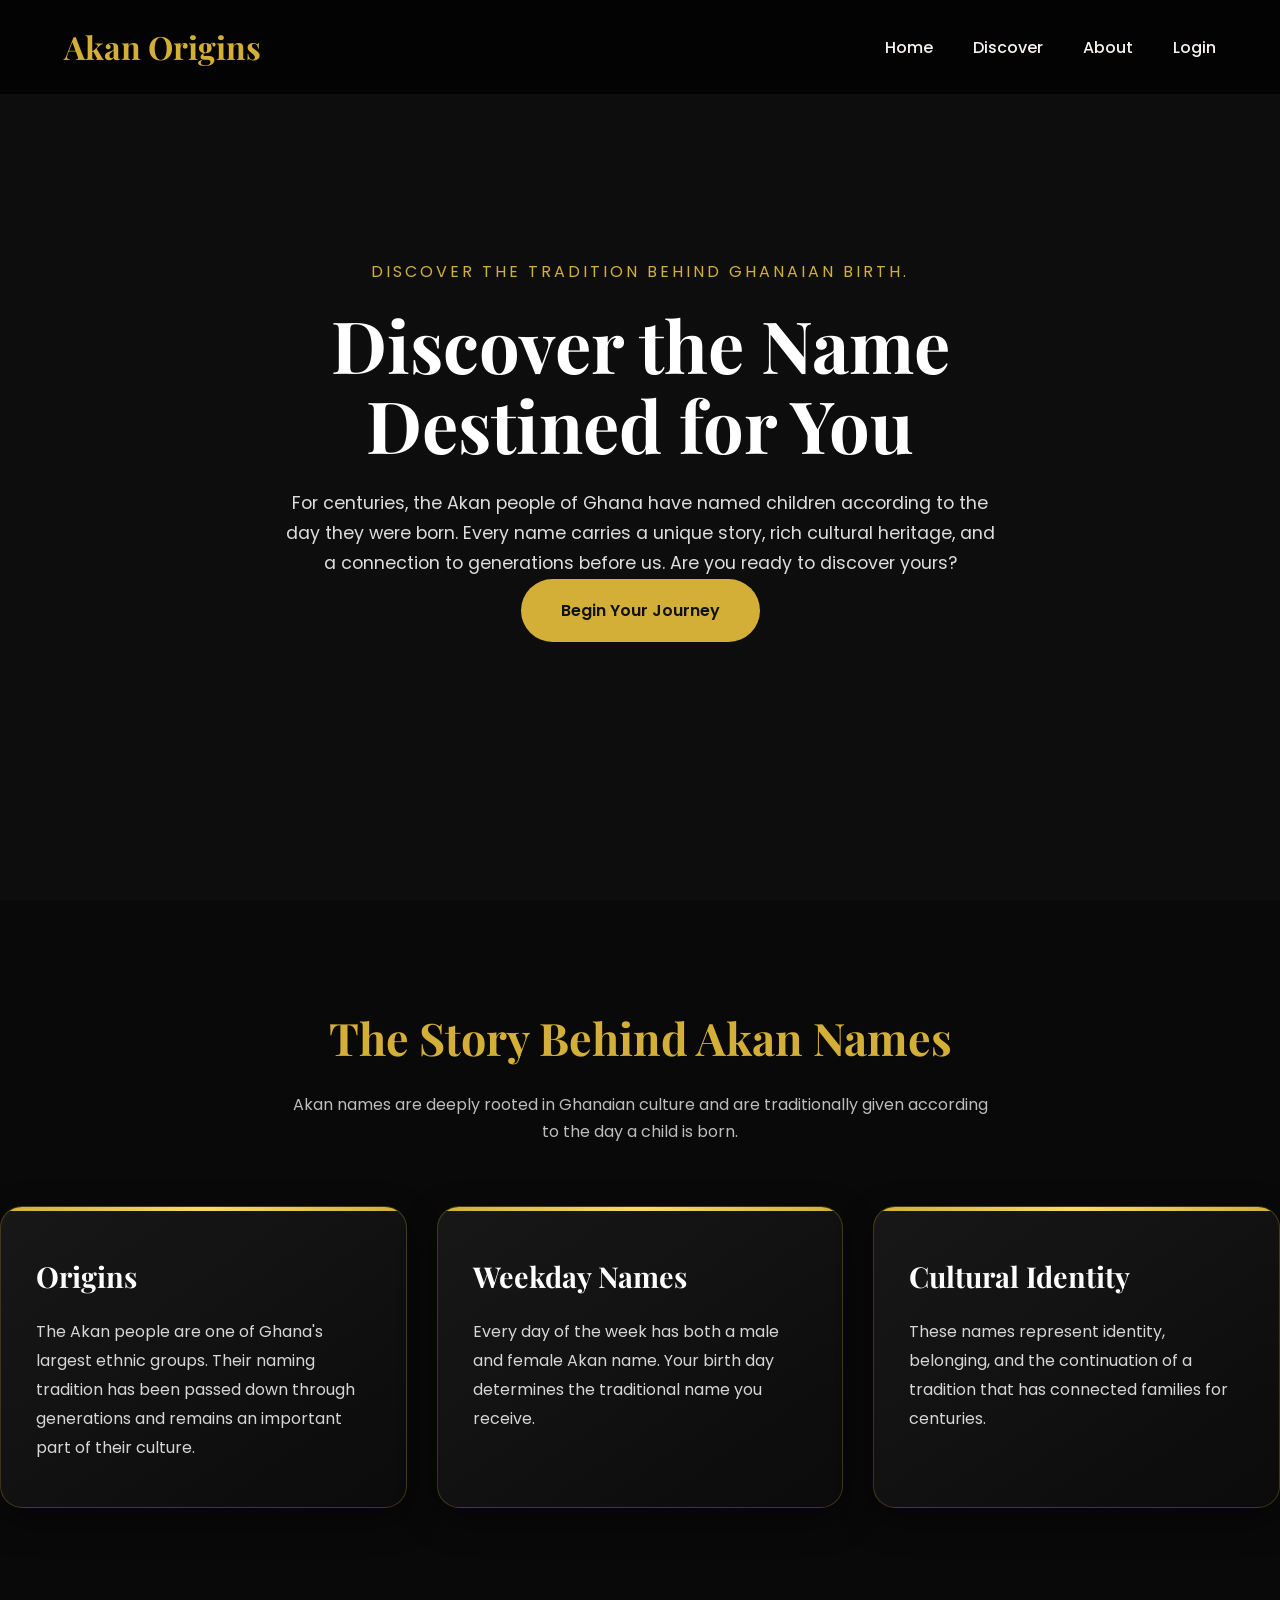
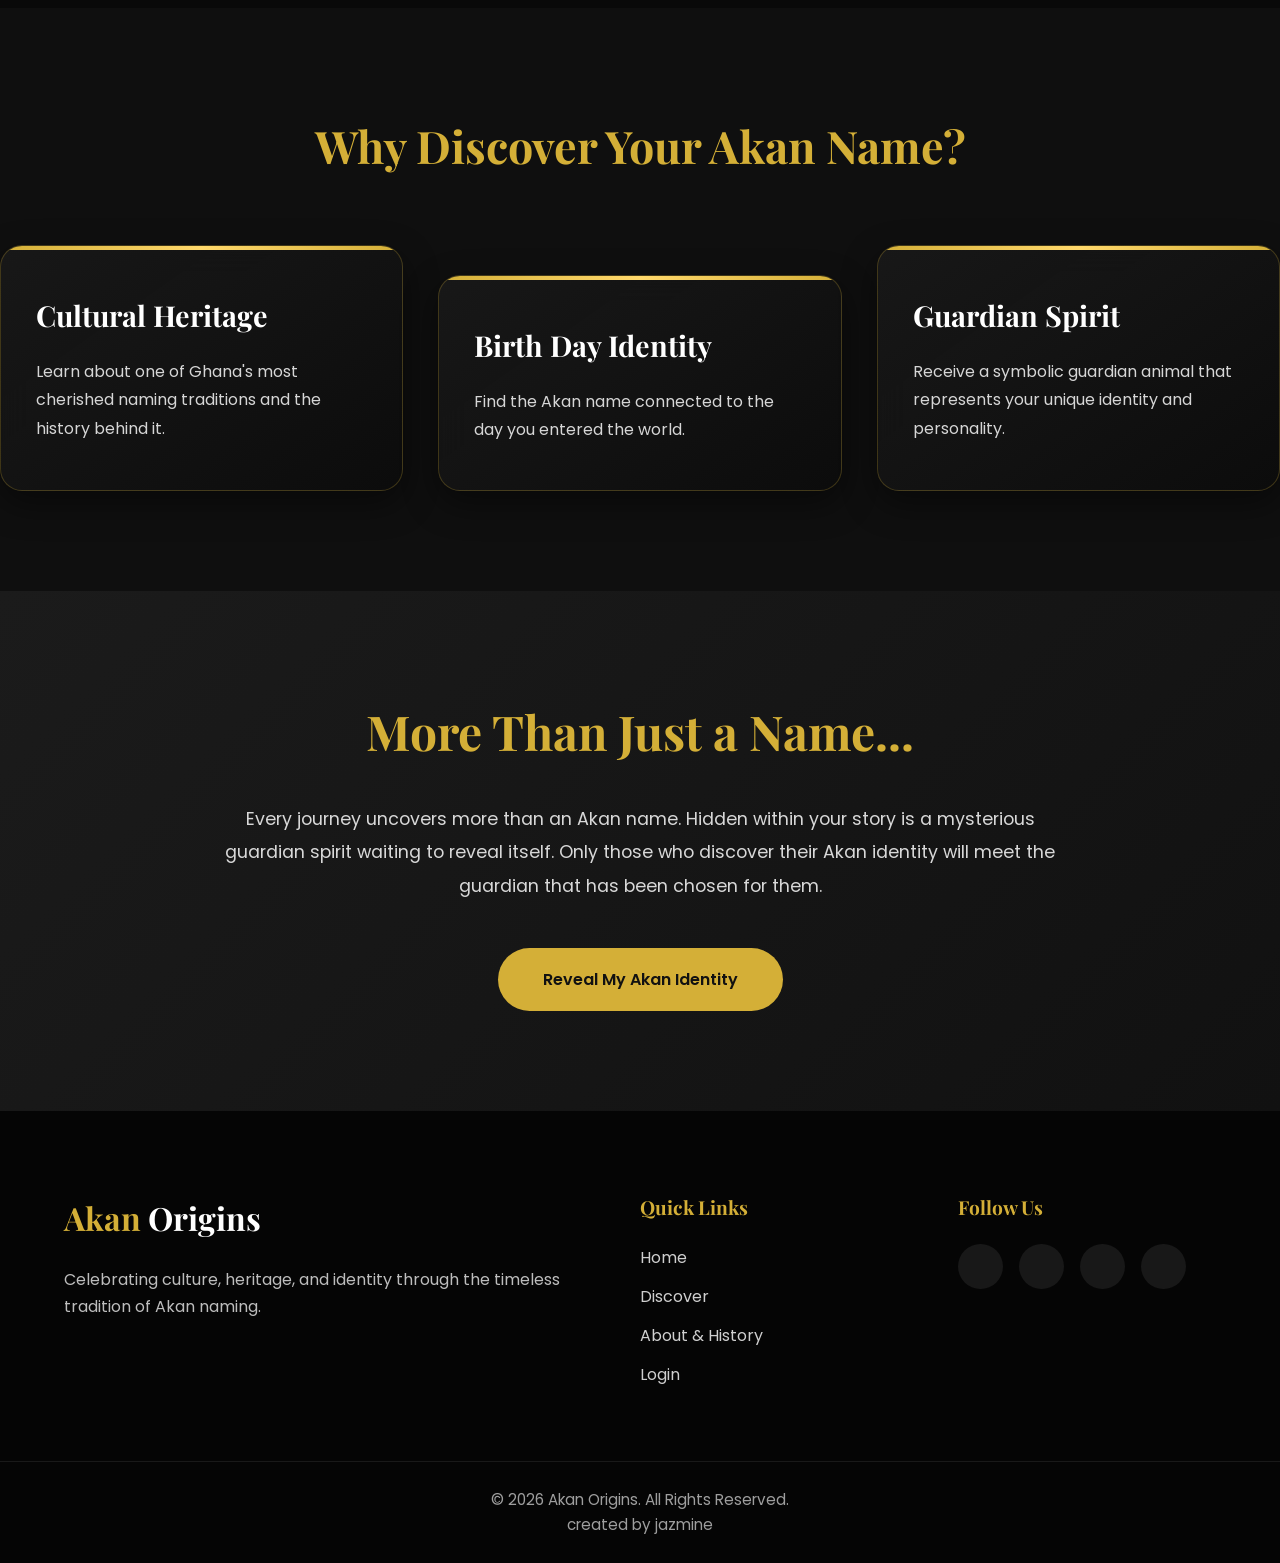
==== commit 213a8d6c: "add result-page nav" ====
--- a/index.html
+++ b/index.html
@@ -241,53 +241,53 @@
 
     <!-- footer -->
 
-   <footer>
-
-    <div class="footer-content">
-
-        <div class="footer-logo">
-            <h2><span>Akan</span> Origins</h2>
+    <footer>
+
+        <div class="footer-content">
+
+            <div class="footer-logo">
+                <h2><span>Akan</span> Origins</h2>
+                <p>
+                    Celebrating culture, heritage, and identity through the
+                    timeless tradition of Akan naming.
+                </p>
+            </div>
+
+            <div class="footer-links">
+
+                <h3>Quick Links</h3>
+
+                <a href="index.html">Home</a>
+                <a href="discover.html">Discover</a>
+                <a href="about.html">About & History</a>
+                <a href="login.html">Login</a>
+
+            </div>
+
+            <div class="footer-social">
+
+                <h3>Follow Us</h3>
+
+                <a href="#"><i class="fab fa-facebook-f"></i></a>
+                <a href="#"><i class="fab fa-instagram"></i></a>
+                <a href="#"><i class="fab fa-x-twitter"></i></a>
+                <a href="#"><i class="fab fa-github"></i></a>
+
+            </div>
+
+        </div>
+
+        <div class="footer-bottom">
             <p>
-                Celebrating culture, heritage, and identity through the
-                timeless tradition of Akan naming.
+                © 2026 Akan Origins. All Rights Reserved.
+            </p>
+
+            <p>
+                created by jazmine
             </p>
         </div>
 
-        <div class="footer-links">
-
-            <h3>Quick Links</h3>
-
-            <a href="index.html">Home</a>
-            <a href="discover.html">Discover</a>
-            <a href="about.html">About & History</a>
-            <a href="login.html">Login</a>
-
-        </div>
-
-        <div class="footer-social">
-
-            <h3>Follow Us</h3>
-
-            <a href="#"><i class="fab fa-facebook-f"></i></a>
-            <a href="#"><i class="fab fa-instagram"></i></a>
-            <a href="#"><i class="fab fa-x-twitter"></i></a>
-            <a href="#"><i class="fab fa-github"></i></a>
-
-        </div>
-
-    </div>
-
-    <div class="footer-bottom">
-        <p>
-            © 2026 Akan Origins. All Rights Reserved.
-        </p>
-
-        <p>
-            created by jazmine
-        </p>
-    </div>
-
-</footer>
+    </footer>
 
 </body>
 
--- a/css/style.css
+++ b/css/style.css
@@ -52,6 +52,85 @@
     color: #BDBDBD;
     max-width: 700px;
     margin: auto;
+}
+
+footer{
+    background:#050505;
+    padding-top:80px;
+}
+
+.footer-content{
+    width:90%;
+    max-width:1200px;
+    margin:auto;
+    display:grid;
+    grid-template-columns:2fr 1fr 1fr;
+    gap:60px;
+    padding-bottom:60px;
+}
+
+.footer-logo h2{
+    font-family:'Playfair Display',serif;
+    font-size:2rem;
+    margin-bottom:20px;
+}
+
+.footer-logo span{
+    color:#D4AF37;
+}
+
+.footer-logo p{
+    color:#bdbdbd;
+}
+
+.footer-links h3,
+.footer-social h3{
+    margin-bottom:20px;
+    color:#D4AF37;
+    font-size:1.2rem;
+}
+
+.footer-links{
+    display:flex;
+    flex-direction:column;
+}
+
+.footer-links a{
+    margin-bottom:12px;
+    color:#cfcfcf;
+    transition:.3s;
+}
+
+.footer-links a:hover{
+    color:#D4AF37;
+    padding-left:8px;
+}
+
+.footer-social a{
+    display:inline-flex;
+    justify-content:center;
+    align-items:center;
+    width:45px;
+    height:45px;
+    margin-right:12px;
+    background:#181818;
+    border-radius:50%;
+    color:#D4AF37;
+    transition:.3s ease;
+}
+
+.footer-social a:hover{
+    background:#D4AF37;
+    color:#111;
+    transform:translateY(-5px);
+}
+
+.footer-bottom{
+    text-align:center;
+    border-top:1px solid rgba(255,255,255,.08);
+    padding:25px 0;
+    color:#9e9e9e;
+    font-size:.95rem;
 }
 
 /* header */
@@ -372,26 +451,6 @@
     box-shadow: 0 12px 30px rgba(212,175,55,.35);
 }
 
-/* footer */
-
-footer {
-    background: #090909;
-    text-align: center;
-    padding: 50px 10%;
-}
-
-footer h2 {
-    color: #D4AF37;
-    font-size: 2rem;
-    margin-bottom: 15px;
-}
-
-footer p {
-    color: #BDBDBD;
-    margin-bottom: 10px;
-    font-size: .95rem;
-}
-
 /* custom scroll bar */
 
 ::-webkit-scrollbar {
@@ -881,87 +940,6 @@
 .cta-btn:hover{
     background:#f2d16b;
     transform:translateY(-5px);
-}
-
-/* footer */
-
-footer{
-    background:#050505;
-    padding-top:80px;
-}
-
-.footer-content{
-    width:90%;
-    max-width:1200px;
-    margin:auto;
-    display:grid;
-    grid-template-columns:2fr 1fr 1fr;
-    gap:60px;
-    padding-bottom:60px;
-}
-
-.footer-logo h2{
-    font-family:'Playfair Display',serif;
-    font-size:2rem;
-    margin-bottom:20px;
-}
-
-.footer-logo span{
-    color:#D4AF37;
-}
-
-.footer-logo p{
-    color:#bdbdbd;
-}
-
-.footer-links h3,
-.footer-social h3{
-    margin-bottom:20px;
-    color:#D4AF37;
-    font-size:1.2rem;
-}
-
-.footer-links{
-    display:flex;
-    flex-direction:column;
-}
-
-.footer-links a{
-    margin-bottom:12px;
-    color:#cfcfcf;
-    transition:.3s;
-}
-
-.footer-links a:hover{
-    color:#D4AF37;
-    padding-left:8px;
-}
-
-.footer-social a{
-    display:inline-flex;
-    justify-content:center;
-    align-items:center;
-    width:45px;
-    height:45px;
-    margin-right:12px;
-    background:#181818;
-    border-radius:50%;
-    color:#D4AF37;
-    transition:.3s ease;
-}
-
-.footer-social a:hover{
-    background:#D4AF37;
-    color:#111;
-    transform:translateY(-5px);
-}
-
-.footer-bottom{
-    text-align:center;
-    border-top:1px solid rgba(255,255,255,.08);
-    padding:25px 0;
-    color:#9e9e9e;
-    font-size:.95rem;
 }
 
 /* DISCOVER PAGE */
@@ -1283,91 +1261,4 @@
     box-shadow:0 15px 35px rgba(212,175,55,.35);
 }
 
-/* footer */
-
-footer{
-    background:#050505;
-    padding-top:80px;
-}
-
-.footer-content{
-    width:90%;
-    max-width:1200px;
-    margin:auto;
-
-    display:grid;
-    grid-template-columns:2fr 1fr 1fr;
-    gap:60px;
-
-    padding-bottom:60px;
-}
-
-.footer-logo h2{
-    font-family:'Playfair Display',serif;
-    font-size:2rem;
-    margin-bottom:20px;
-}
-
-.footer-logo span{
-    color:#D4AF37;
-}
-
-.footer-logo p{
-    color:#bdbdbd;
-}
-
-.footer-links{
-    display:flex;
-    flex-direction:column;
-}
-
-.footer-links h3,
-.footer-social h3{
-    color:#D4AF37;
-    margin-bottom:20px;
-}
-
-.footer-links a{
-    margin-bottom:12px;
-    color:#d5d5d5;
-    transition:.3s;
-}
-
-.footer-links a:hover{
-    color:#D4AF37;
-    padding-left:8px;
-}
-
-.footer-social a{
-    display:inline-flex;
-    justify-content:center;
-    align-items:center;
-
-    width:46px;
-    height:46px;
-
-    margin-right:10px;
-
-    border-radius:50%;
-
-    background:#181818;
-
-    color:#D4AF37;
-
-    transition:.35s;
-}
-
-.footer-social a:hover{
-    background:#D4AF37;
-    color:#111;
-    transform:translateY(-5px);
-}
-
-.footer-bottom{
-    border-top:1px solid rgba(255,255,255,.08);
-    text-align:center;
-    padding:25px 0;
-    color:#9d9d9d;
-    font-size:.95rem;
-}
-
+
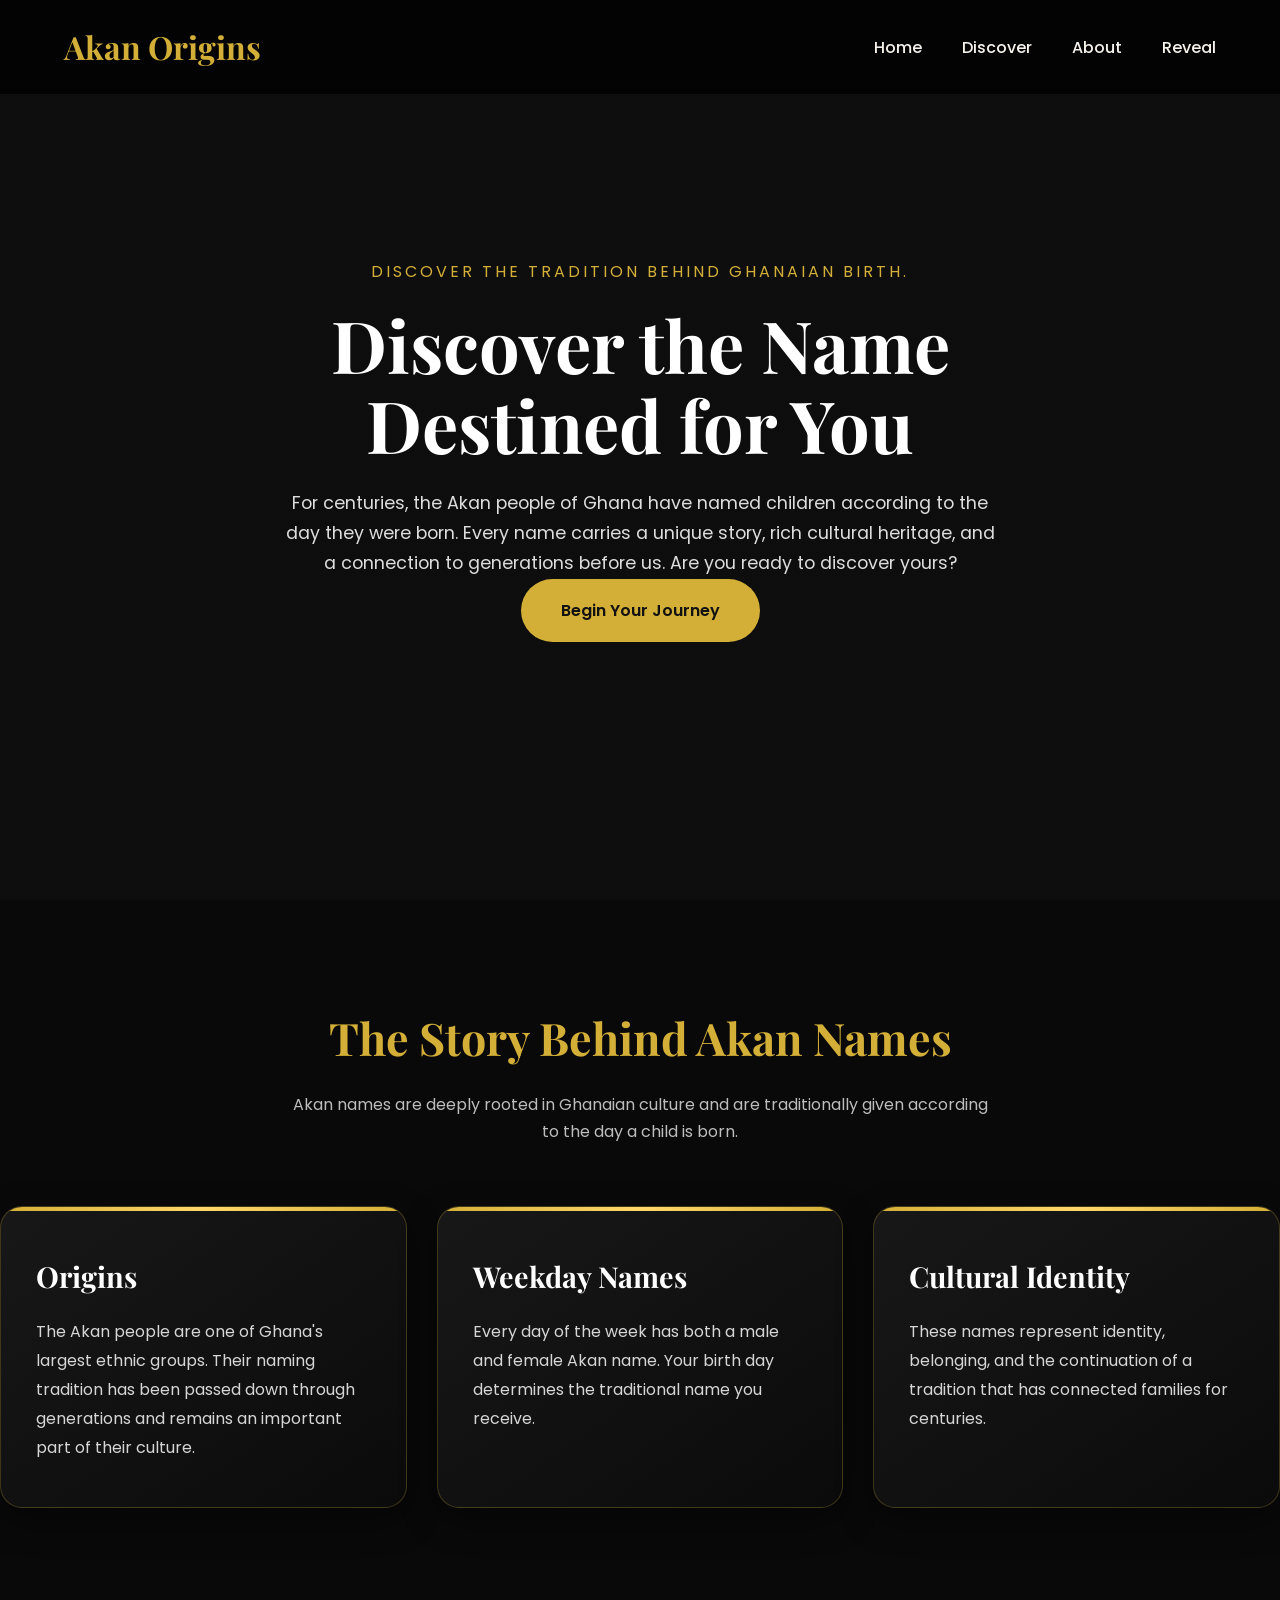
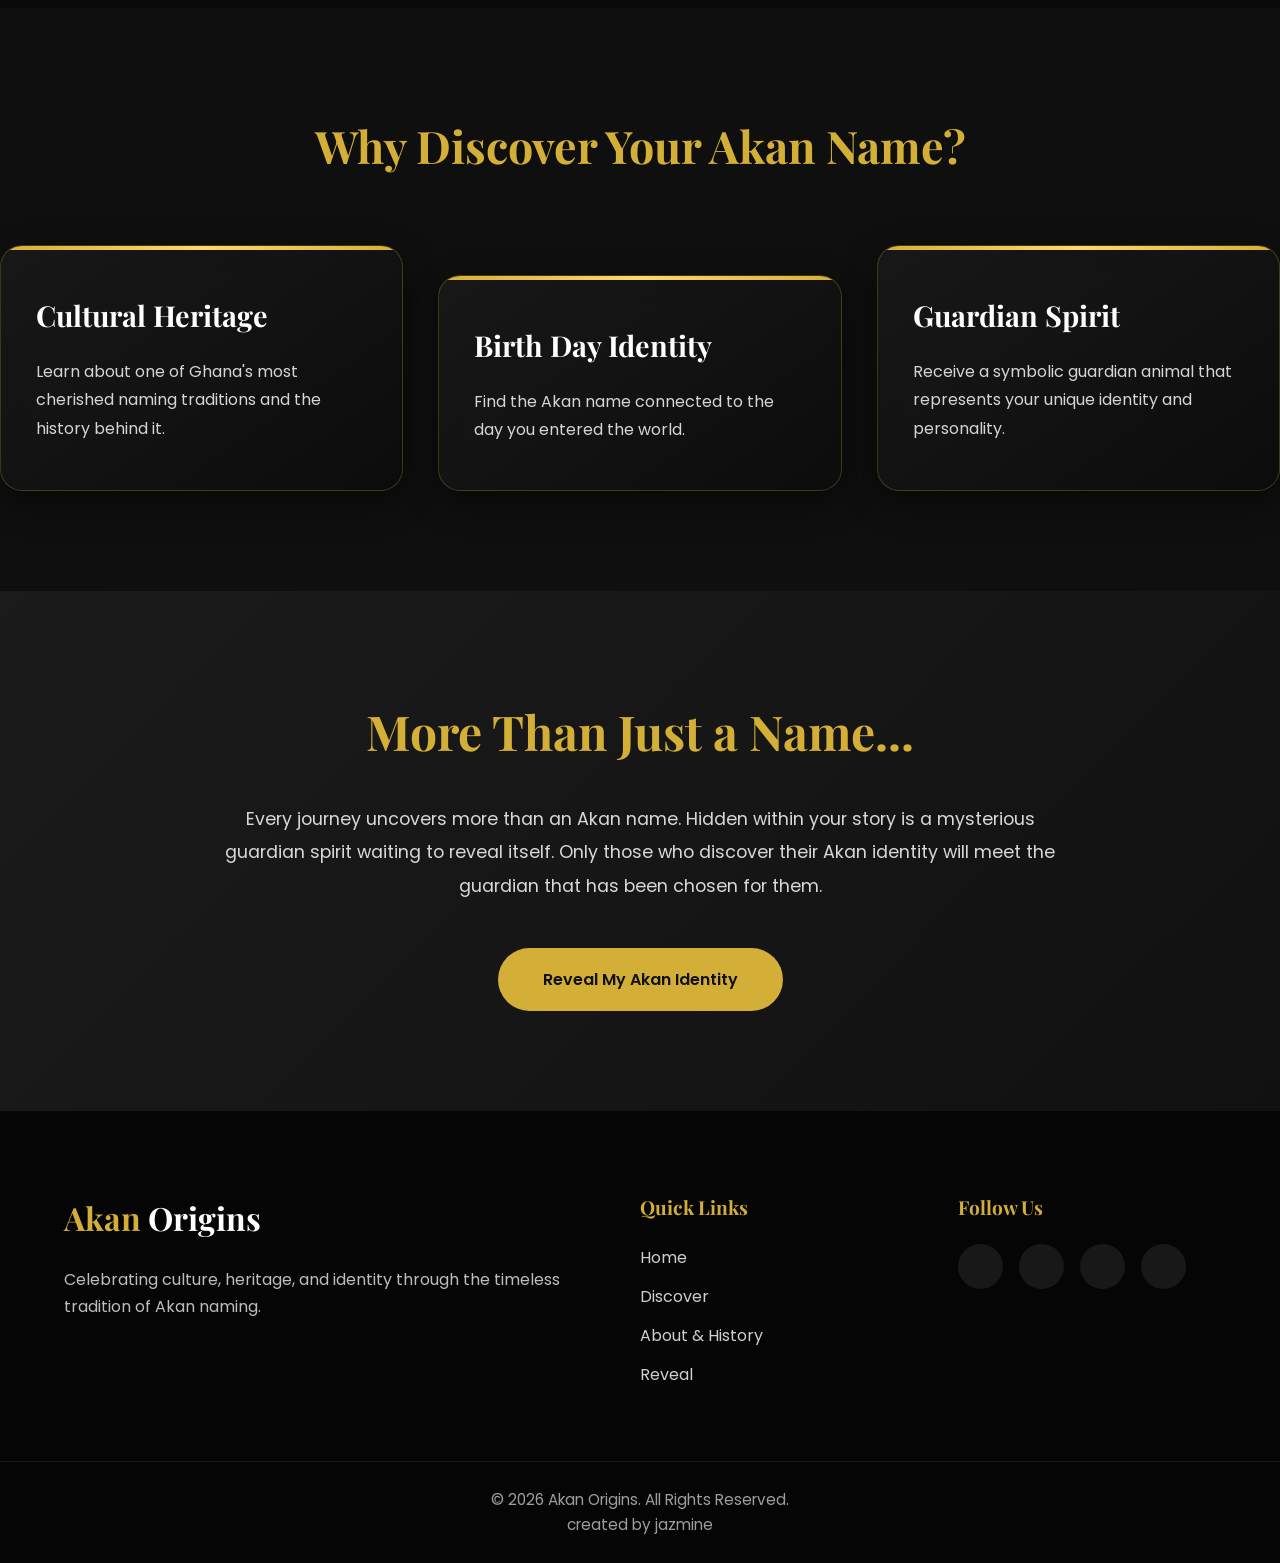
==== commit a3f842e5: "style what-you'll-discover" ====
--- a/index.html
+++ b/index.html
@@ -40,7 +40,7 @@
 
                 <li><a href="about.html">About</a></li>
 
-                <li><a href="login.html">Login</a></li>
+                <li><a href="results.html">Reveal</a></li>
 
             </ul>
 
@@ -260,7 +260,7 @@
                 <a href="index.html">Home</a>
                 <a href="discover.html">Discover</a>
                 <a href="about.html">About & History</a>
-                <a href="login.html">Login</a>
+                <a href="results.html">Reveal</a>
 
             </div>
 
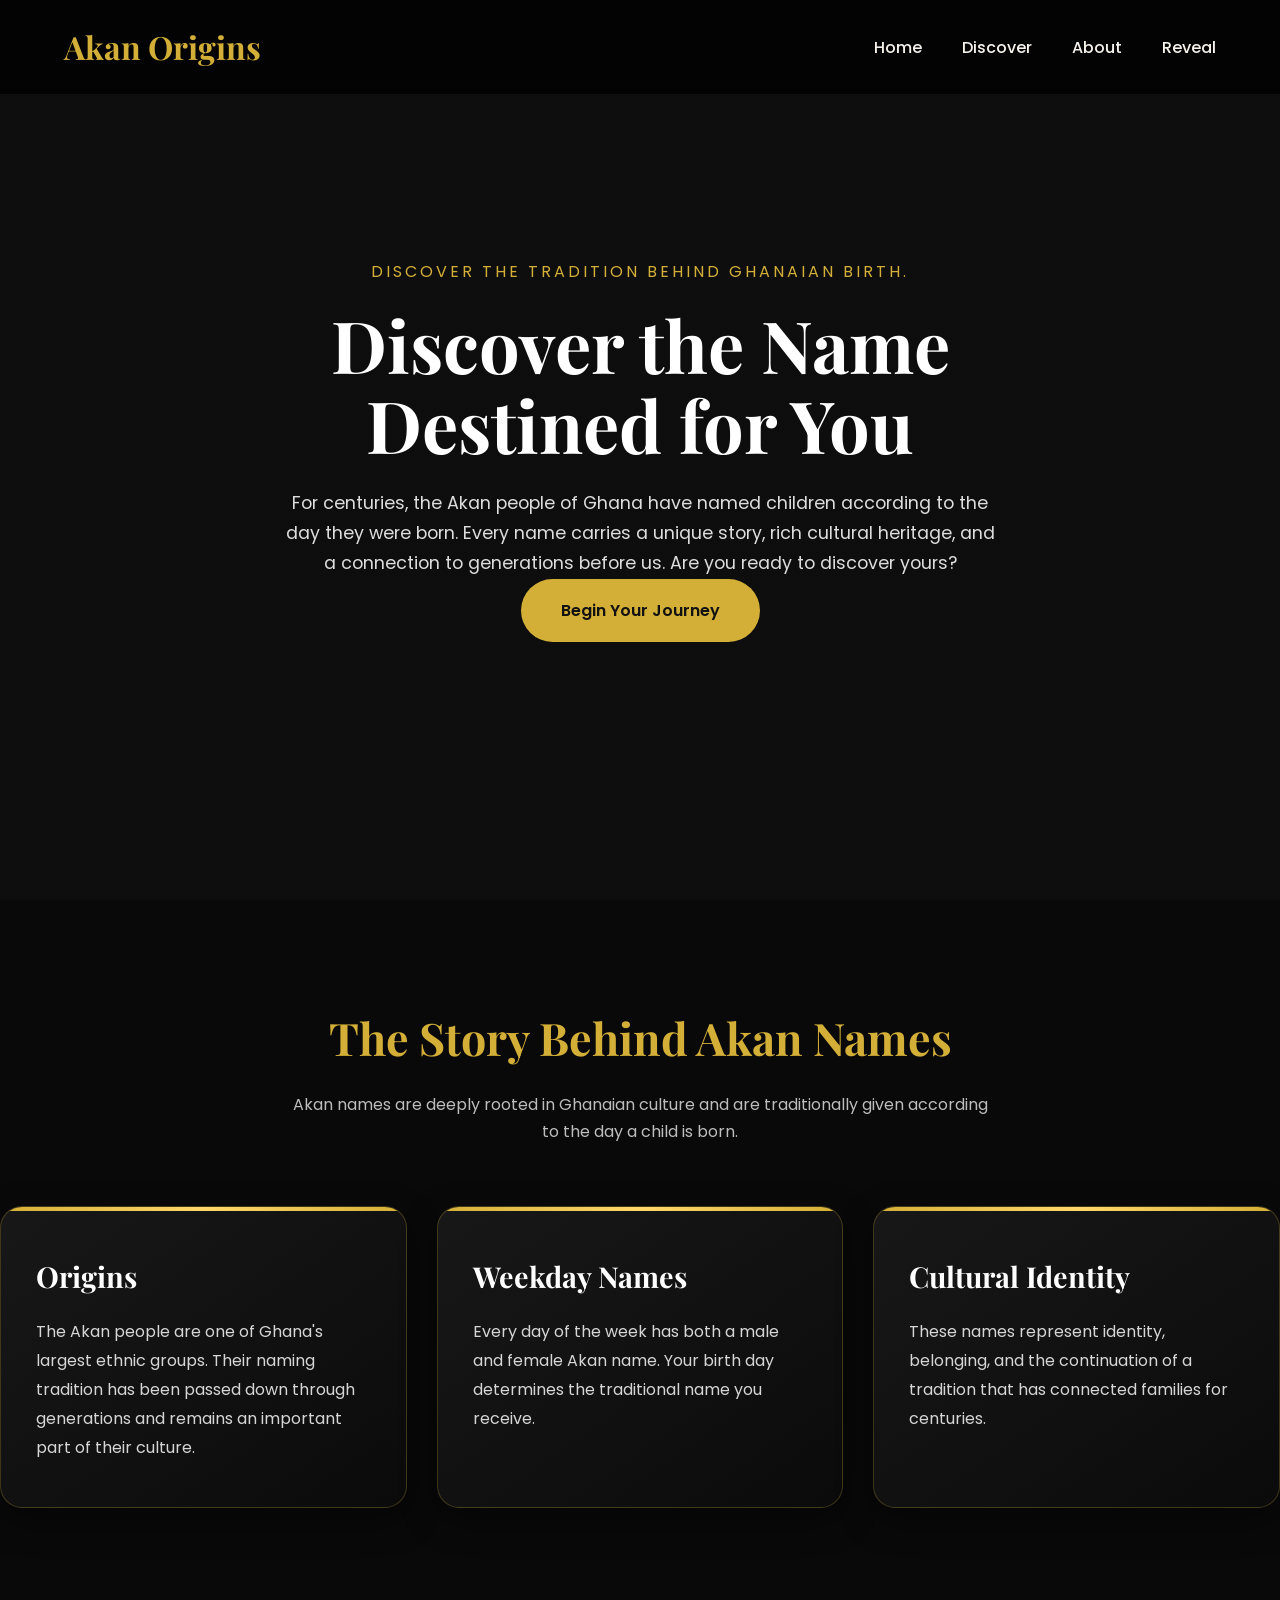
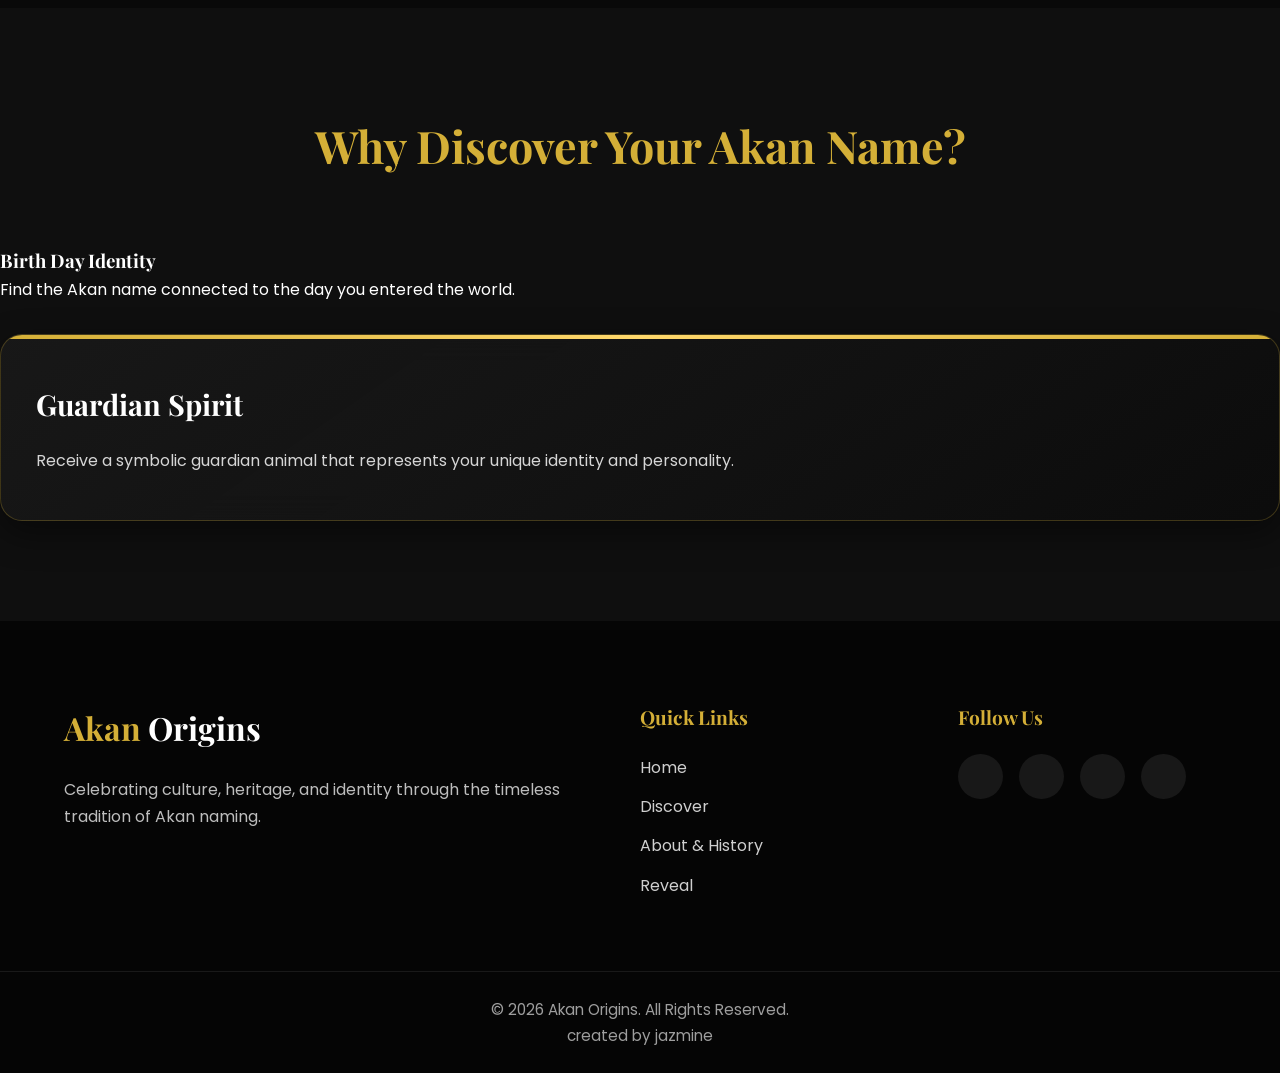
==== commit 835f3656: "remove about-page hero section text and style" ====
--- a/index.html
+++ b/index.html
@@ -21,8 +21,6 @@
 </head>
 
 <body>
-
-    <!-- header -->
 
     <header>
 
@@ -161,22 +159,9 @@
 
             </div>
 
-            <div class="reason-cards">
-
-                <article class="reason-card">
-
-                    <h3>Cultural Heritage</h3>
-
-                    <p>
-
-                        Learn about one of Ghana's most cherished naming
-                        traditions and the history behind it.
-
-                    </p>
-
-                </article>
-
-                <article class="reason-card">
+            <div class="reason-">
+
+                <article class="reason-2">
 
                     <h3>Birth Day Identity</h3>
 
@@ -201,37 +186,6 @@
                     </p>
 
                 </article>
-
-            </div>
-
-        </section>
-
-        <!-- teaser section -->
-        
-        <section class="teaser">
-
-             <div class="teaser-content">
-
-                <h2>
-                    More Than Just a Name...
-                </h2>
-
-                <p>
-
-                    Every journey uncovers more than an Akan name.
-                    Hidden within your story is a mysterious guardian
-                    spirit waiting to reveal itself.
-
-                    Only those who discover their Akan identity will
-                    meet the guardian that has been chosen for them.
-
-                </p>
-
-                <a href="discover.html" class="teaser-button">
-
-                    Reveal My Akan Identity
-
-                </a>
 
             </div>
 
--- a/css/style.css
+++ b/css/style.css
@@ -406,50 +406,6 @@
     line-height:1.8;
 }
 
-/* teaser section */
-
-.teaser {
-    background: linear-gradient(
-        135deg,
-        #1B1B1B,
-        #111111
-    );
-    text-align: center;
-}
-
-.teaser-content {
-    max-width: 850px;
-    margin: auto;
-}
-
-.teaser h2 {
-    font-size: 3rem;
-    color: #D4AF37;
-    margin-bottom: 30px;
-}
-
-.teaser p {
-    color: #D8D8D8;
-    font-size: 1.1rem;
-    margin-bottom: 45px;
-    line-height: 1.9;
-}
-
-.teaser-button {
-    display: inline-block;
-    background: #D4AF37;
-    color: #111;
-    padding: 18px 45px;
-    border-radius: 50px;
-    font-weight: 600;
-    transition: .3s;
-}
-
-.teaser-button:hover {
-    background: #E4C76A;
-    transform: translateY(-5px);
-    box-shadow: 0 12px 30px rgba(212,175,55,.35);
-}
 
 /* custom scroll bar */
 
@@ -1261,4 +1217,262 @@
     box-shadow:0 15px 35px rgba(212,175,55,.35);
 }
 
-
+/* google fonts */
+
+@import url('https://fonts.googleapis.com/css2?family=Playfair+Display:wght@400;500;600;700;800&family=Poppins:wght@300;400;500;600;700&display=swap');
+
+/* reset */
+
+*{
+    margin:0;
+    padding:0;
+    box-sizing:border-box;
+}
+
+html{
+    scroll-behavior:smooth;
+}
+
+body{
+    font-family:'Poppins',sans-serif;
+    background:#090909;
+    color:#ffffff;
+    line-height:1.7;
+    overflow-x:hidden;
+}
+
+img{
+    width:100%;
+    display:block;
+}
+
+a{
+    text-decoration:none;
+    color:inherit;
+}
+
+ul{
+    list-style:none;
+}
+
+.container{
+    width:90%;
+    max-width:1200px;
+    margin:auto;
+}
+
+.small-title{
+    display:inline-block;
+    color:#D4AF37;
+    letter-spacing:3px;
+    text-transform:uppercase;
+    font-size:.85rem;
+    font-weight:600;
+    margin-bottom:15px;
+}
+
+.section-heading{
+    width:90%;
+    max-width:800px;
+    margin:0 auto 70px;
+    text-align:center;
+}
+
+.section-heading h2{
+    font-family:'Playfair Display',serif;
+    font-size:3rem;
+    margin-bottom:20px;
+}
+
+.section-heading p{
+    color:#cccccc;
+}
+
+/* nav */
+
+header{
+    position:fixed;
+    top:0;
+    left:0;
+    width:100%;
+    background:rgba(0,0,0,.75);
+    backdrop-filter:blur(12px);
+    z-index:1000;
+}
+
+.navbar{
+    width:90%;
+    max-width:1250px;
+    margin:auto;
+    display:flex;
+    justify-content:space-between;
+    align-items:center;
+    padding:20px 0;
+}
+
+.logo{
+    font-family:'Playfair Display',serif;
+    font-size:2rem;
+    font-weight:700;
+}
+
+.gold{
+    color:#D4AF37;
+}
+
+.nav-links{
+    display:flex;
+    gap:35px;
+}
+
+.nav-links a{
+    transition:.3s;
+}
+
+.nav-links a:hover{
+    color:#D4AF37;
+}
+
+/* result */
+
+.results{
+    padding:100px 0;
+    background:#111111;
+}
+
+.results-card{
+
+    width:90%;
+    max-width:1100px;
+    margin:auto;
+    padding:60px;
+    border-radius:24px;
+    background:linear-gradient(
+        145deg,
+        #1b1b1b,
+        #101010
+    );
+    border:1px solid rgba(212,175,55,.20);
+    box-shadow:0 20px 45px rgba(0,0,0,.45);
+    text-align:center;
+}
+
+.results-card h2{
+    font-family:'Playfair Display',serif;
+    font-size:2rem;
+    margin-bottom:20px;
+
+}
+
+.akan-name{
+    margin:40px 0;
+}
+
+.akan-name h1{
+    font-family:'Playfair Display',serif;
+    font-size:4rem;
+    color:#D4AF37;
+}
+
+.results-grid{
+    margin-top:50px;
+    display:grid;
+    grid-template-columns:repeat(auto-fit,minmax(220px,1fr));
+    gap:30px;
+}
+
+.result-box{
+    background:#181818;
+    padding:35px 25px;
+    border-radius:18px;
+    border:1px solid rgba(212,175,55,.15);
+    transition:.35s;
+}
+
+.result-box:hover{
+    transform:translateY(-8px);
+    border-color:#D4AF37;
+    box-shadow:0 12px 30px rgba(212,175,55,.15);
+}
+
+.result-box i{
+    font-size:2.7rem;
+    color:#D4AF37;
+    margin-bottom:20px;
+}
+
+.result-box h3{
+    font-family:'Playfair Display',serif;
+    margin-bottom:15px;
+    font-size:1.5rem;
+}
+
+.result-box p{
+    color:#d4d4d4;
+}
+
+/* what you'll discover */
+
+.discover-features{
+    background:#111111;
+    padding:120px 0;
+}
+
+.features-grid{
+    width:90%;
+    max-width:1200px;
+    margin:60px auto 0;
+    display:grid;
+    grid-template-columns:repeat(auto-fit,minmax(250px,1fr));
+    gap:30px;
+}
+
+.feature-box{
+    background:linear-gradient(
+        145deg,
+        #1b1b1b,
+        #101010
+    );
+    padding:40px 30px;
+    border-radius:20px;
+    border:1px solid rgba(212,175,55,.15);
+    text-align:center;
+    transition:.35s ease;
+    position:relative;
+    overflow:hidden;
+}
+
+.feature-box::before{
+    content:"";
+    position:absolute;
+    top:0;
+    left:0;
+    width:100%;
+    height:4px;
+    background:#D4AF37;
+}
+
+.feature-box:hover{
+    transform:translateY(-10px);
+    border-color:#D4AF37;
+    box-shadow:
+    0 15px 35px rgba(212,175,55,.15);
+}
+
+.feature-box i{
+    font-size:3rem;
+    color:#D4AF37;
+    margin-bottom:25px;
+}
+
+.feature-box h3{
+    font-family:'Playfair Display',serif;
+    font-size:1.7rem;
+    margin-bottom:18px;
+}
+
+.feature-box p{
+    color:#cfcfcf;
+    line-height:1.8;
+}
+
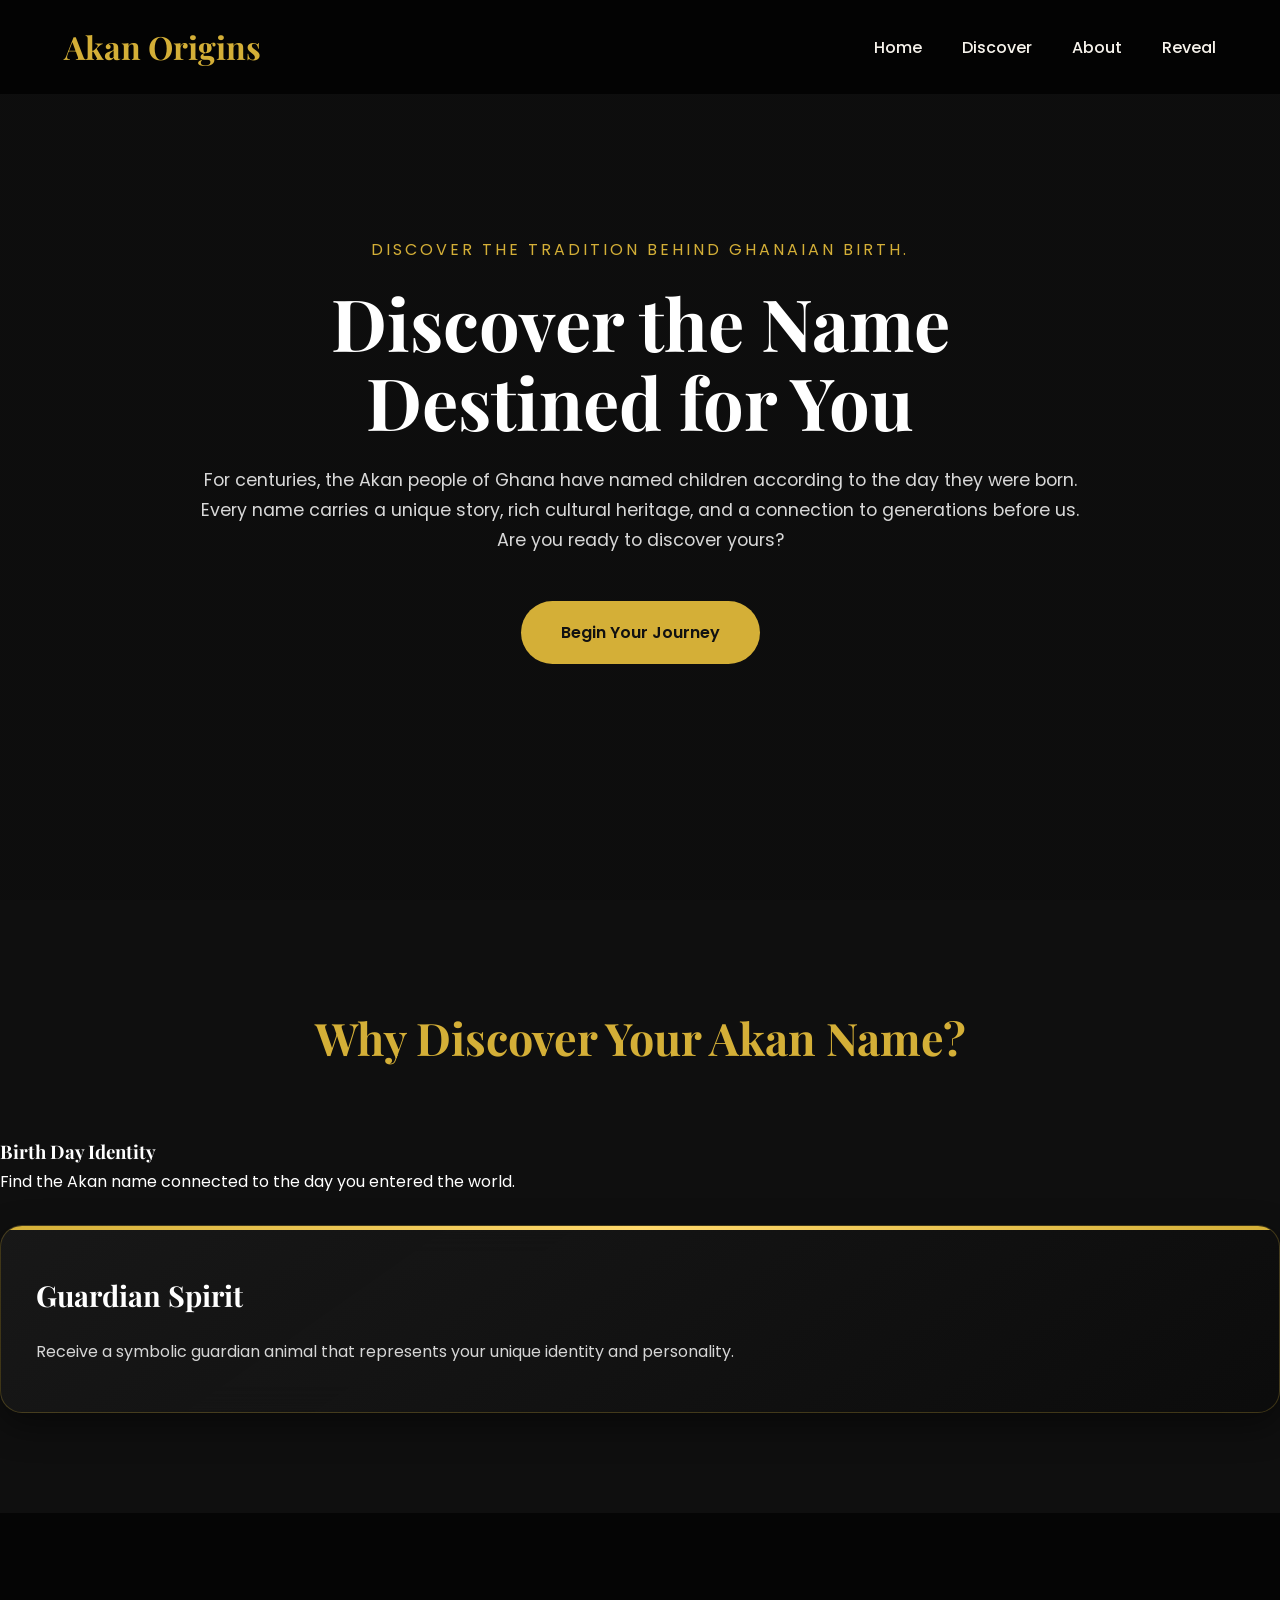
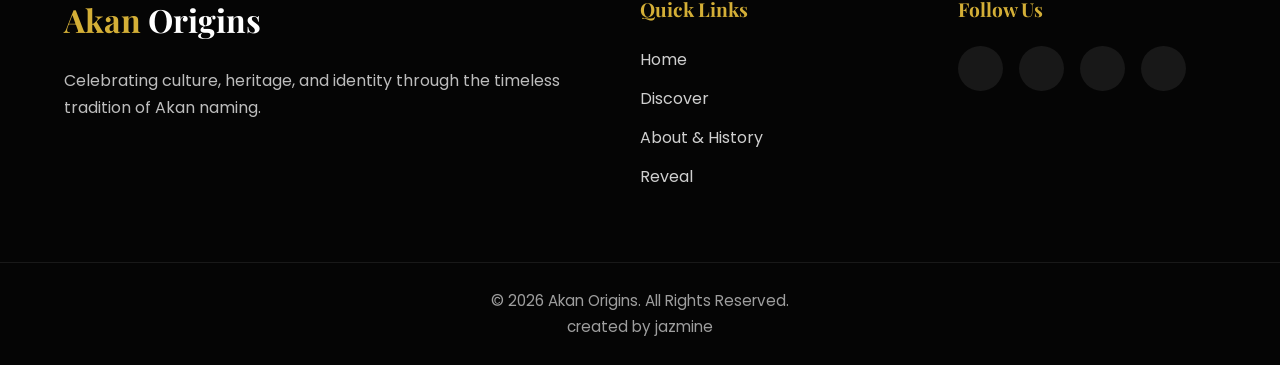
==== commit 44eee535: "remove home-page history section and style" ====
--- a/index.html
+++ b/index.html
@@ -79,71 +79,6 @@
                     Begin Your Journey
 
                 </a>
-
-            </div>
-
-        </section>
-
-        <!-- history section -->
-
-         <section class="history">
-
-            <div class="section-title">
-
-                <h2>The Story Behind Akan Names</h2>
-
-                <p>
-
-                    Akan names are deeply rooted in Ghanaian culture and are
-                    traditionally given according to the day a child is born.
-
-                </p>
-
-            </div>
-
-            <div class="history-cards">
-
-                <article class="card">
-
-                    <h3>Origins</h3>
-
-                    <p>
-
-                        The Akan people are one of Ghana's largest ethnic groups.
-                        Their naming tradition has been passed down through
-                        generations and remains an important part of their culture.
-
-                    </p>
-
-                </article>
-
-                <article class="card">
-
-                    <h3>Weekday Names</h3>
-
-                    <p>
-
-                        Every day of the week has both a male and female Akan
-                        name. Your birth day determines the traditional name
-                        you receive.
-
-                    </p>
-
-                </article>
-
-                <article class="card">
-
-                    <h3>Cultural Identity</h3>
-
-                    <p>
-
-                        These names represent identity, belonging, and the
-                        continuation of a tradition that has connected families
-                        for centuries.
-
-                    </p>
-
-                </article>
 
             </div>
 
--- a/css/style.css
+++ b/css/style.css
@@ -237,87 +237,6 @@
     box-shadow: 0 12px 30px rgba(212,175,55,.35);
 }
 
-/* history section */
-
-.history {
-    background-color: #181818;
-}
-
-.history-cards {
-    display: grid;
-    grid-template-columns: repeat(auto-fit, minmax(280px, 1fr));
-    gap: 30px;
-}
-
-.card {
-    position:relative;
-    overflow:hidden;
-    background:linear-gradient(
-        145deg,
-        rgba(25,25,25,.95),
-        rgba(12,12,12,.9)
-    );
-    backdrop-filter:blur(15px);
-    border:1px solid rgba(212,175,55,.25);
-    border-radius:22px;
-    padding:45px 35px;
-    transition:.45s ease;
-    box-shadow:
-        0 12px 35px rgba(0,0,0,.45);
-}
-
-
-.card:hover {
-    transform:
-        translateY(-12px);
-
-    border-color:#D4AF37;
-    box-shadow:
-        0 0 25px rgba(212,175,55,.15),
-        0 20px 45px rgba(0,0,0,.55);
-}
-
-.card:hover::after {
-    content:"";
-    position:absolute;
-    inset:0;
-    background:
-    radial-gradient(
-        circle at top,
-        rgba(212,175,55,.08),
-        transparent 70%
-    );
-    pointer-events:none;
-}
-
-.card h3 {
-    font-family:'Playfair Display',serif;
-    font-size:1.8rem;
-    margin-bottom:18px;
-    color:#ffffff;
-
-}
-
-.card p {
-    color:#d6d6d6;
-    line-height:1.8;
-
-}
-
-.card::before {
-    content:"";
-    position:absolute;
-    left:0;
-    top:0;
-    width:100%;
-    height:4px;
-    background:linear-gradient(
-        90deg,
-        #D4AF37,
-        #FFD86B,
-        #D4AF37
-    );
-}
 
 /* discover */
 
@@ -604,13 +523,6 @@
     margin-bottom:25px;
 }
 
-.hero-text{
-    color:#dddddd;
-    max-width:720px;
-    margin:auto;
-    font-size:1.1rem;
-}
-
 /* intro */
 
 .intro{
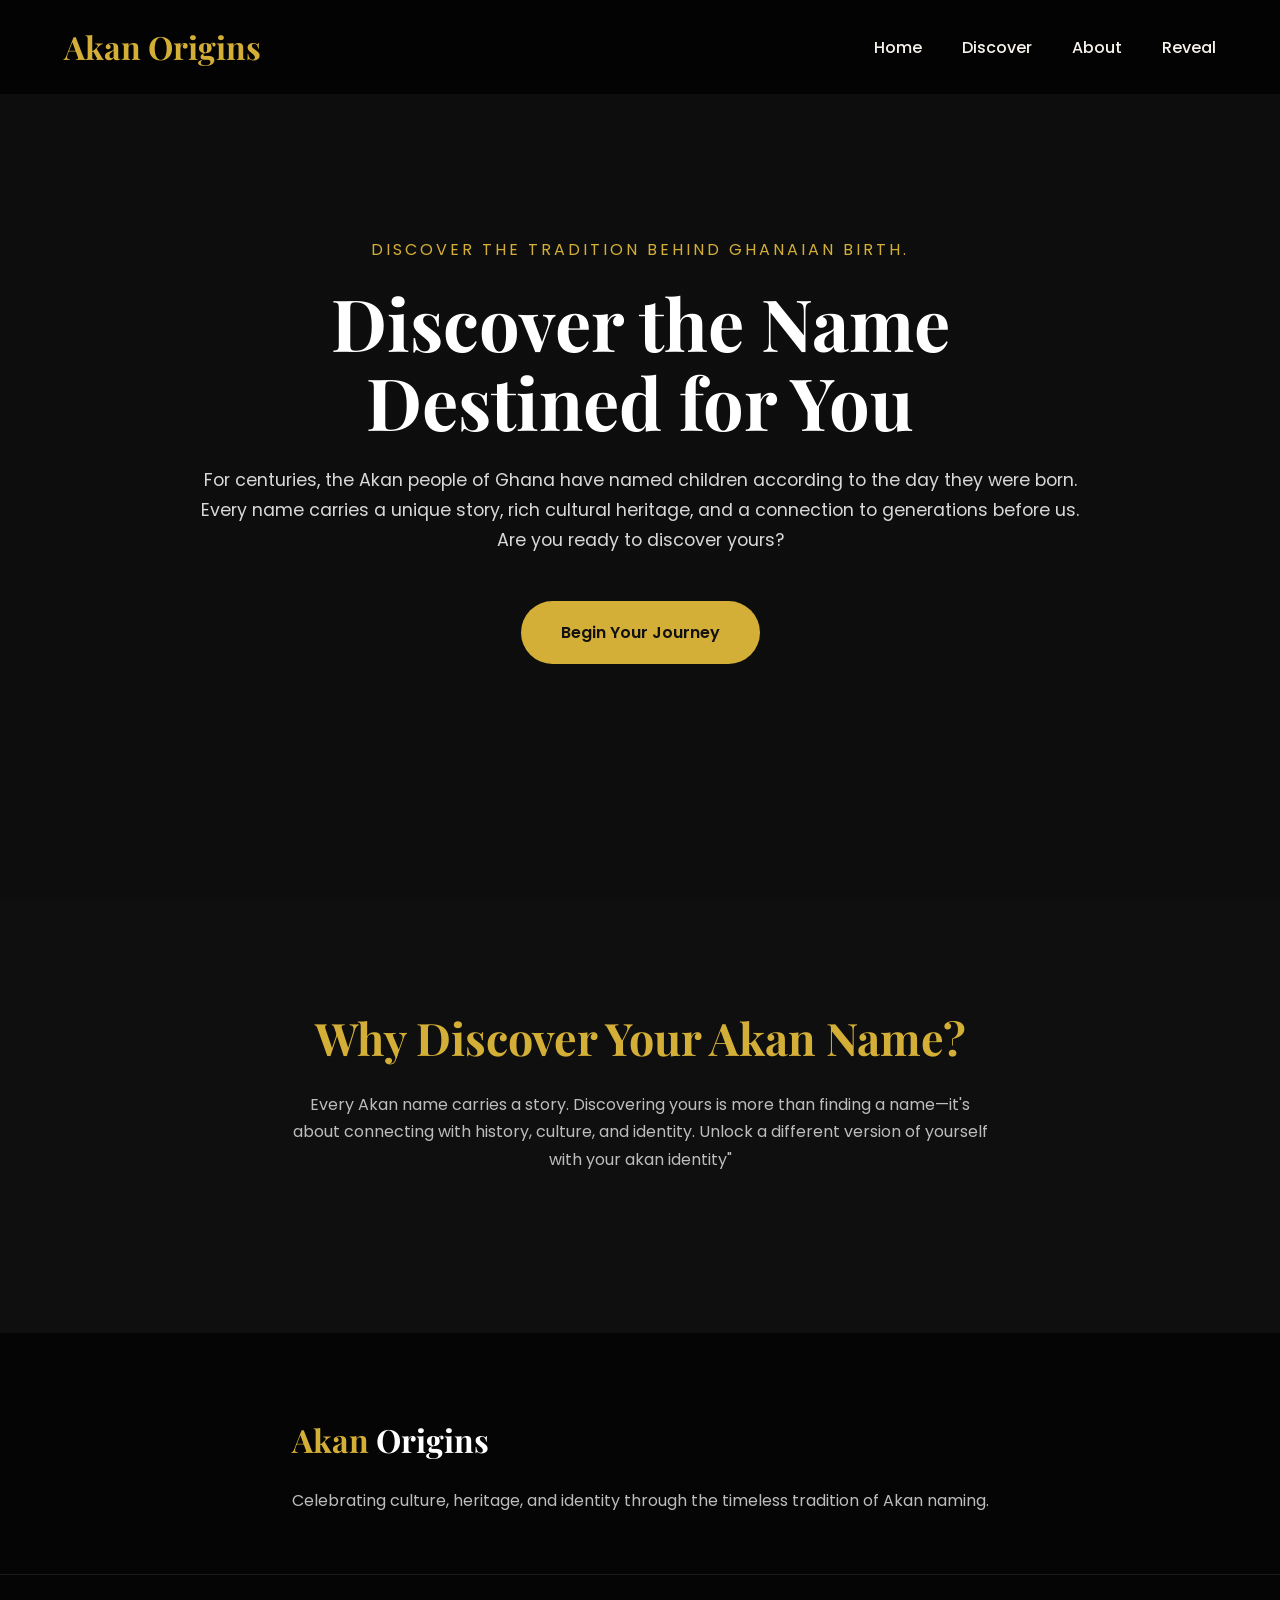
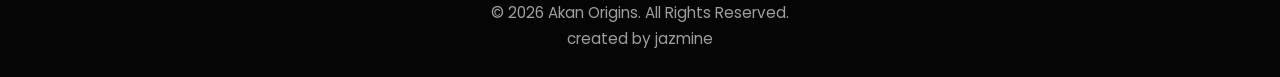
==== commit af06ba6c: "chyanged home-page and results-page" ====
--- a/index.html
+++ b/index.html
@@ -86,45 +86,23 @@
 
         <!-- discover -->
 
-        <section class="why-discover">
+ 
 
-            <div class="section-title">
+<section class="why-discover">
 
-                <h2>Why Discover Your Akan Name?</h2>
+    <div class="section-title">
 
-            </div>
+        <h2>Why Discover Your Akan Name?</h2>
 
-            <div class="reason-">
+        <p>
+            Every Akan name carries a story. Discovering yours is more than finding
+            a name—it's about connecting with history, culture, and identity.
+            Unlock a different version of yourself with your akan identity"
+        </p>
 
-                <article class="reason-2">
+    </div>
 
-                    <h3>Birth Day Identity</h3>
-
-                    <p>
-
-                        Find the Akan name connected to the day you entered
-                        the world.
-
-                    </p>
-
-                </article>
-
-                <article class="reason-card">
-
-                    <h3>Guardian Spirit</h3>
-
-                    <p>
-
-                        Receive a symbolic guardian animal that represents
-                        your unique identity and personality.
-
-                    </p>
-
-                </article>
-
-            </div>
-
-        </section>
+</section>
 
     </main>
 
@@ -140,28 +118,6 @@
                     Celebrating culture, heritage, and identity through the
                     timeless tradition of Akan naming.
                 </p>
-            </div>
-
-            <div class="footer-links">
-
-                <h3>Quick Links</h3>
-
-                <a href="index.html">Home</a>
-                <a href="discover.html">Discover</a>
-                <a href="about.html">About & History</a>
-                <a href="results.html">Reveal</a>
-
-            </div>
-
-            <div class="footer-social">
-
-                <h3>Follow Us</h3>
-
-                <a href="#"><i class="fab fa-facebook-f"></i></a>
-                <a href="#"><i class="fab fa-instagram"></i></a>
-                <a href="#"><i class="fab fa-x-twitter"></i></a>
-                <a href="#"><i class="fab fa-github"></i></a>
-
             </div>
 
         </div>
--- a/css/style.css
+++ b/css/style.css
@@ -63,16 +63,20 @@
     width:90%;
     max-width:1200px;
     margin:auto;
-    display:grid;
+    display:flex;
     grid-template-columns:2fr 1fr 1fr;
     gap:60px;
     padding-bottom:60px;
+    justify-content: center;
+    align-items: center;
 }
 
 .footer-logo h2{
     font-family:'Playfair Display',serif;
     font-size:2rem;
     margin-bottom:20px;
+    justify-content: center;
+    align-items: center;
 }
 
 .footer-logo span{
@@ -81,48 +85,6 @@
 
 .footer-logo p{
     color:#bdbdbd;
-}
-
-.footer-links h3,
-.footer-social h3{
-    margin-bottom:20px;
-    color:#D4AF37;
-    font-size:1.2rem;
-}
-
-.footer-links{
-    display:flex;
-    flex-direction:column;
-}
-
-.footer-links a{
-    margin-bottom:12px;
-    color:#cfcfcf;
-    transition:.3s;
-}
-
-.footer-links a:hover{
-    color:#D4AF37;
-    padding-left:8px;
-}
-
-.footer-social a{
-    display:inline-flex;
-    justify-content:center;
-    align-items:center;
-    width:45px;
-    height:45px;
-    margin-right:12px;
-    background:#181818;
-    border-radius:50%;
-    color:#D4AF37;
-    transition:.3s ease;
-}
-
-.footer-social a:hover{
-    background:#D4AF37;
-    color:#111;
-    transform:translateY(-5px);
 }
 
 .footer-bottom{
@@ -141,7 +103,6 @@
     top: 0;
     left: 0;
     z-index: 1000;
-
     background: rgba(15, 15, 15, 0.85);
     backdrop-filter: blur(10px);
 }
@@ -189,9 +150,7 @@
     text-align: center;
     background:
         linear-gradient(rgba(15,15,15,.75),
-        rgba(15,15,15,.75)),
-        url("../images/hero.jpg");
-
+        rgba(15,15,15,.75));
     background-size: cover;
     background-position: center;
     background-attachment: fixed;
@@ -241,30 +200,22 @@
 /* discover */
 
 .why-discover {
-    background-color: #0F0F0F;
-}
-
-.reason-cards {
-    display: grid;
-    grid-template-columns: repeat(auto-fit, minmax(270px, 1fr));
-    gap: 35px;
-}
-
-.reason-card {
-    position:relative;
-    overflow:hidden;
-    background:linear-gradient(
-        145deg,
-        rgba(25,25,25,.95),
-        rgba(12,12,12,.9)
-    );
-    backdrop-filter:blur(15px);
-    border:1px solid rgba(212,175,55,.25);
-    border-radius:22px;
-    padding:45px 35px;
-    transition:.45s ease;
-    box-shadow:
-        0 12px 35px rgba(0,0,0,.45);
+    background: #0F0F0F;
+}
+
+.panel-text {
+    width: 75%;
+}
+
+.panel-text h3 {
+    color: #D4AF37;
+    font-size: 2rem;
+    margin-bottom: 15px;
+}
+
+.panel-text p {
+    color: #D0D0D0;
+    line-height: 1.8;
 }
 
 /* Gold accent line */
@@ -284,48 +235,6 @@
     );
 }
 
-.reason-card:hover {
-    transform:
-        translateY(-12px);
-
-    border-color:#D4AF37;
-    box-shadow:
-        0 0 25px rgba(212,175,55,.15),
-        0 20px 45px rgba(0,0,0,.55);
-}
-
-.reason-card:hover::after {
-    content:"";
-    position:absolute;
-    inset:0;
-    background:
-    radial-gradient(
-        circle at top,
-        rgba(212,175,55,.08),
-        transparent 70%
-    );
-    pointer-events:none;
-}
-
-
-.reason-card:nth-child(2) {
-    margin-top: 30px;
-}
-
-.reason-card h3 {
-   font-family:'Playfair Display',serif;
-    font-size:1.8rem;
-    margin-bottom:18px;
-    color:#ffffff;
-
-}
-
-.reason-card p {
-    color:#d6d6d6;
-    line-height:1.8;
-}
-
-
 /* custom scroll bar */
 
 ::-webkit-scrollbar {
@@ -572,6 +481,7 @@
     grid-template-columns:1fr 1fr;
     gap:70px;
     align-items:center;
+    margin-left: 50%;
 }
 
 .history-left h2{
@@ -591,13 +501,7 @@
     box-shadow:0 20px 45px rgba(0,0,0,.45);
 }
 
-.history-right img{
-    transition:.6s;
-}
-
-.history-right:hover img{
-    transform:scale(1.08);
-}
+
 
 /* days of the week */
 
@@ -645,53 +549,6 @@
     color:#ffffff;
 }
 
-/* symbolism */
-
-.personality{
-    background:#090909;
-}
-
-.traits-grid{
-    width:90%;
-    max-width:1200px;
-    margin:60px auto 0;
-    display:grid;
-    grid-template-columns:repeat(auto-fit,minmax(250px,1fr));
-    gap:30px;
-}
-
-.trait-card{
-    background:#141414;
-    padding:45px 30px;
-    border-radius:18px;
-    text-align:center;
-    transition:.35s;
-    border:1px solid rgba(255,255,255,.06);
-}
-
-.trait-card:hover{
-    transform:translateY(-10px);
-    border-color:#D4AF37;
-    box-shadow:0 18px 40px rgba(212,175,55,.15);
-}
-
-.trait-card i{
-    font-size:2.8rem;
-    color:#D4AF37;
-    margin-bottom:25px;
-}
-
-.trait-card h3{
-    font-family:'Playfair Display',serif;
-    font-size:1.7rem;
-    margin-bottom:15px;
-}
-
-.trait-card p{
-    color:#cfcfcf;
-    font-size:.97rem;
-}
-
 /* spirit animals */
 
 .guardian{
@@ -728,50 +585,6 @@
 
 .guardian-image:hover img{
     transform:scale(1.08);
-}
-
-/* fun facts */
-
-.facts{
-    background:#090909;
-}
-
-.facts-grid{
-    width:90%;
-    max-width:1200px;
-    margin:60px auto 0;
-    display:grid;
-    grid-template-columns:repeat(auto-fit,minmax(260px,1fr));
-    gap:30px;
-}
-
-.fact-card{
-    background:#151515;
-    padding:40px 30px;
-    border-radius:18px;
-    border:1px solid rgba(212,175,55,.15);
-    transition:.35s ease;
-    position:relative;
-    overflow:hidden;
-}
-
-.fact-card:hover{
-    transform:translateY(-10px);
-    border-color:#D4AF37;
-    box-shadow:0 18px 40px rgba(212,175,55,.15);
-}
-
-.fact-card span{
-    display:block;
-    font-size:3rem;
-    font-weight:700;
-    color:#D4AF37;
-    margin-bottom:20px;
-    font-family:'Playfair Display',serif;
-}
-
-.fact-card p{
-    color:#d2d2d2;
 }
 
 /* cta */
@@ -939,60 +752,13 @@
     padding:120px 0;
 }
 
-.generator-container{
-    width:90%;
-    max-width:1200px;
-    margin:auto;
-
-    display:grid;
-    grid-template-columns:1fr 1fr;
-    gap:70px;
-    align-items:center;
-}
-
-/* left side */
-
-.generator-info h2{
-    font-family:'Playfair Display',serif;
-    font-size:3rem;
-    margin-bottom:25px;
-}
-
-.generator-info p{
-    color:#cccccc;
-    margin-bottom:35px;
-}
-
-.info-list{
-    display:flex;
-    flex-direction:column;
-    gap:20px;
-}
-
-.info-item{
-    display:flex;
-    align-items:center;
-    gap:18px;
-    background:#181818;
-    padding:18px 22px;
-    border-radius:14px;
-    border:1px solid rgba(212,175,55,.15);
-    transition:.3s;
-}
-
-.info-item:hover{
-    border-color:#D4AF37;
-    transform:translateX(8px);
-}
-
-.info-item i{
-    color:#D4AF37;
-    font-size:1.3rem;
-    width:28px;
-}
-
-.info-item span{
-    color:#efefef;
+.generator h2{
+    font-family:'Playfair Display',serif;
+    font-size:3.2rem;
+    margin-bottom:20px;
+    justify-content: center;
+    align-items: center;
+    text-align: center;
 }
 
 /* form */
@@ -1004,6 +770,9 @@
         #101010
     );
     padding:45px;
+    width: 500px;
+    max-width: 90%;
+    margin: 50px auto;
     border-radius:22px;
     border:1px solid rgba(212,175,55,.20);
     box-shadow:0 18px 45px rgba(0,0,0,.45);
@@ -1088,47 +857,6 @@
 
 }
 
-/* cta */
-
-.discover-cta{
-    padding:120px 20px;
-    text-align:center;
-
-    background:
-    linear-gradient(rgba(0,0,0,.82),rgba(0,0,0,.82)),
-    url("../images/discover-cta.jpg")
-    center/cover no-repeat;
-}
-
-.discover-cta h2{
-    font-family:'Playfair Display',serif;
-    font-size:3rem;
-    margin-bottom:20px;
-}
-
-.discover-cta p{
-    max-width:700px;
-    margin:0 auto 40px;
-    color:#d3d3d3;
-    font-size:1.05rem;
-}
-
-.cta-btn{
-    display:inline-block;
-    padding:16px 40px;
-    background:#D4AF37;
-    color:#111;
-    border-radius:50px;
-    font-weight:600;
-    transition:.35s ease;
-}
-
-.cta-btn:hover{
-    background:#f2d16b;
-    transform:translateY(-5px);
-    box-shadow:0 15px 35px rgba(212,175,55,.35);
-}
-
 /* google fonts */
 
 @import url('https://fonts.googleapis.com/css2?family=Playfair+Display:wght@400;500;600;700;800&family=Poppins:wght@300;400;500;600;700&display=swap');
@@ -1307,12 +1035,6 @@
     box-shadow:0 12px 30px rgba(212,175,55,.15);
 }
 
-.result-box i{
-    font-size:2.7rem;
-    color:#D4AF37;
-    margin-bottom:20px;
-}
-
 .result-box h3{
     font-family:'Playfair Display',serif;
     margin-bottom:15px;
@@ -1323,68 +1045,4 @@
     color:#d4d4d4;
 }
 
-/* what you'll discover */
-
-.discover-features{
-    background:#111111;
-    padding:120px 0;
-}
-
-.features-grid{
-    width:90%;
-    max-width:1200px;
-    margin:60px auto 0;
-    display:grid;
-    grid-template-columns:repeat(auto-fit,minmax(250px,1fr));
-    gap:30px;
-}
-
-.feature-box{
-    background:linear-gradient(
-        145deg,
-        #1b1b1b,
-        #101010
-    );
-    padding:40px 30px;
-    border-radius:20px;
-    border:1px solid rgba(212,175,55,.15);
-    text-align:center;
-    transition:.35s ease;
-    position:relative;
-    overflow:hidden;
-}
-
-.feature-box::before{
-    content:"";
-    position:absolute;
-    top:0;
-    left:0;
-    width:100%;
-    height:4px;
-    background:#D4AF37;
-}
-
-.feature-box:hover{
-    transform:translateY(-10px);
-    border-color:#D4AF37;
-    box-shadow:
-    0 15px 35px rgba(212,175,55,.15);
-}
-
-.feature-box i{
-    font-size:3rem;
-    color:#D4AF37;
-    margin-bottom:25px;
-}
-
-.feature-box h3{
-    font-family:'Playfair Display',serif;
-    font-size:1.7rem;
-    margin-bottom:18px;
-}
-
-.feature-box p{
-    color:#cfcfcf;
-    line-height:1.8;
-}
-
+
